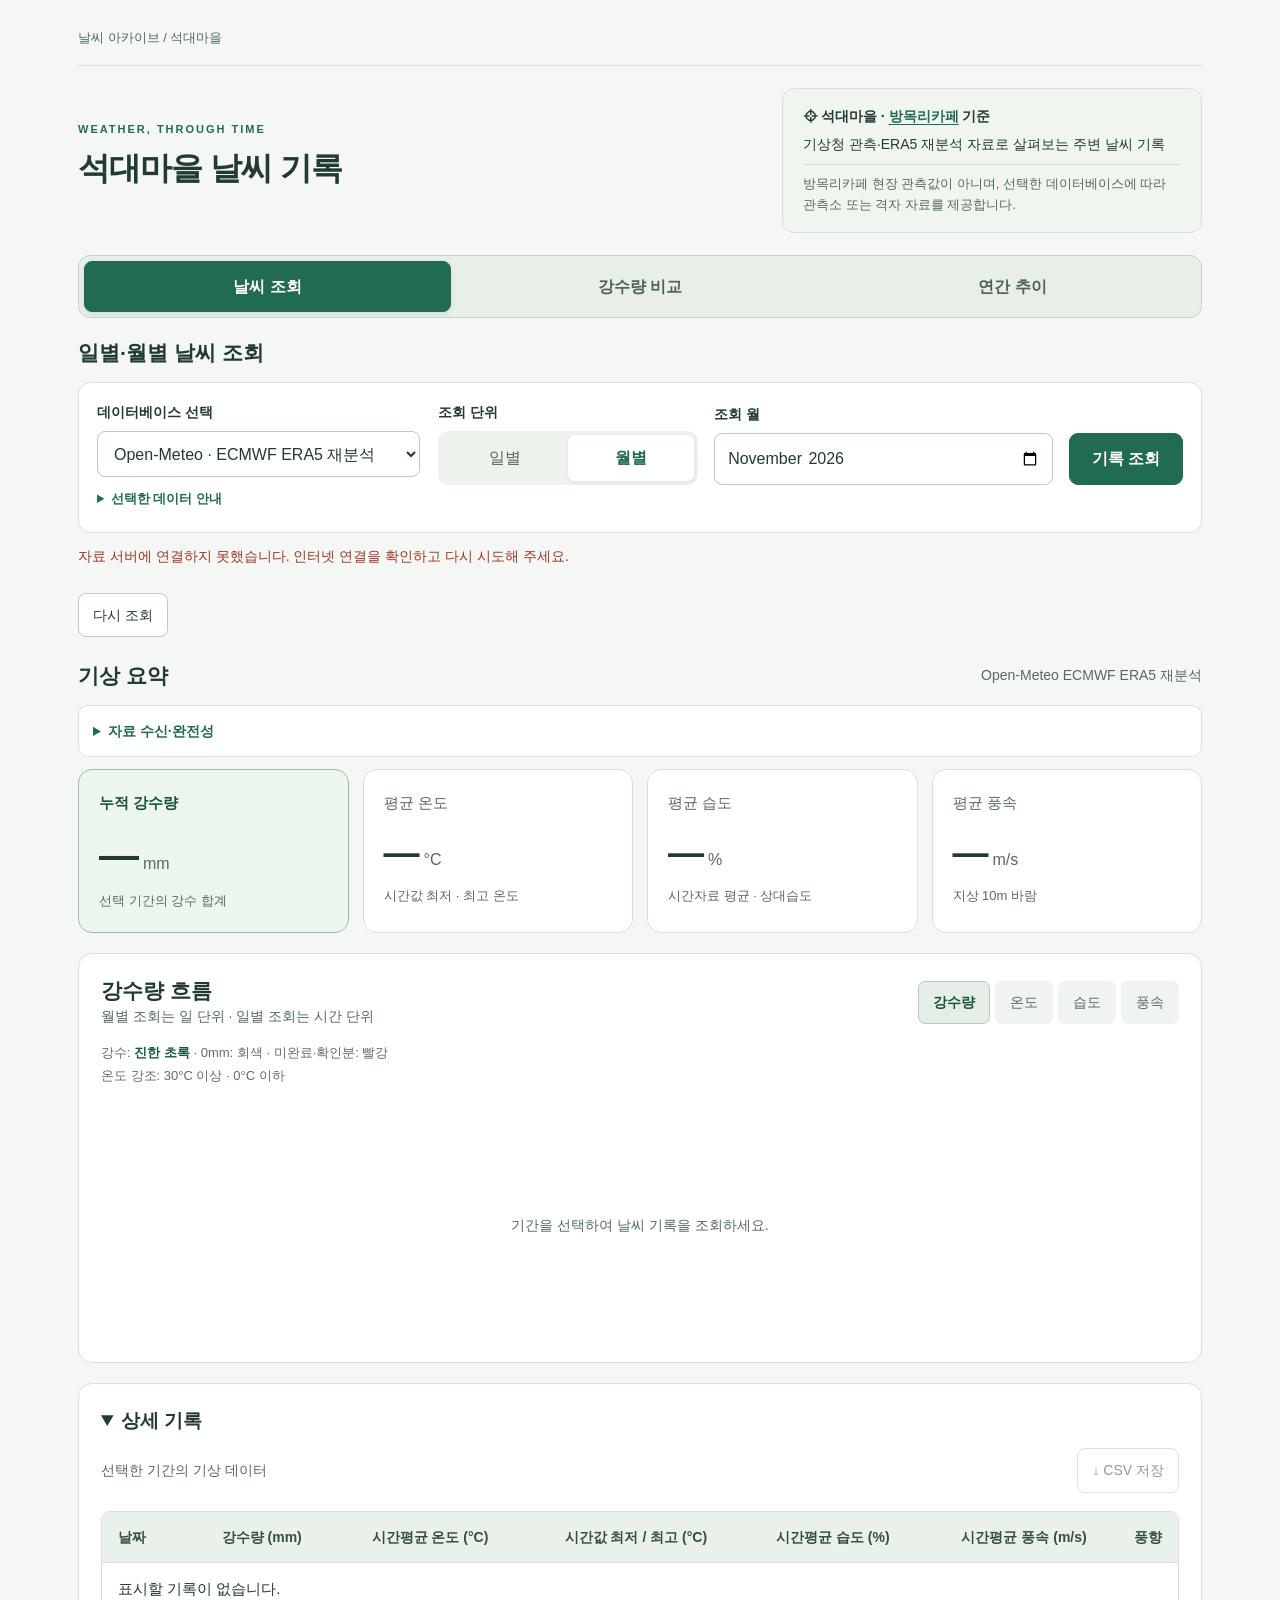
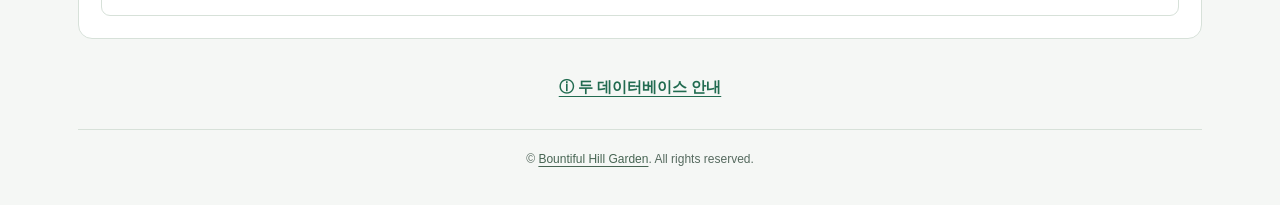
==== index.html @ 4c51bc42 "Clarify cafe reference location and weather data sources" ====
<!doctype html><html lang="ko"><head><meta charset="utf-8"><meta name="viewport" content="width=device-width,initial-scale=1"><title>석대마을 날씨 기록</title><meta name="description" content="산청군 단성면 방목리의 과거 날씨를 일별·월별로 조회하세요."><link rel="stylesheet" href="./design.css?v=20261019-place-guide"><link rel="icon" href="./favicon.ico?v=20261015-stone" sizes="any"><link rel="icon" type="image/svg+xml" href="./favicon.svg?v=20261015-stone"><link rel="apple-touch-icon" sizes="180x180" href="./apple-touch-icon.png?v=20261015-stone"></head><body><div class="layout"><main class="shell"><header class="top"><span>날씨 아카이브 / 석대마을</span></header><section class="hero restored-hero"><div><div class="eyebrow">WEATHER, THROUGH TIME</div><h1>석대마을 날씨 기록</h1></div><div class="location"><strong>⌖ 석대마을 · <a class="place-link" href="https://map.kakao.com/link/map/%EB%B0%A9%EB%AA%A9%EB%A6%AC%EC%B9%B4%ED%8E%98,35.3249,127.9225" target="_blank" rel="noopener noreferrer" aria-label="방목리카페 지도 보기 (새 창)">방목리카페</a> 기준</strong><span id="latLabel">기상청 관측·ERA5 재분석 자료로 살펴보는 주변 날씨 기록</span><small class="location-note">방목리카페 현장 관측값이 아니며, 선택한 데이터베이스에 따라 관측소 또는 격자 자료를 제공합니다.</small></div></section><nav class="view-tabs prominent-tabs" role="tablist" aria-label="작업 선택"><button id="weatherTab" role="tab" aria-selected="true" aria-controls="weatherPane" tabindex="0" data-view="weather">날씨 조회</button><button id="compareTab" role="tab" aria-selected="false" aria-controls="comparison" tabindex="-1" data-view="compare">강수량 비교</button><button id="yearTab" role="tab" aria-selected="false" aria-controls="yearPane" tabindex="-1" data-view="year">연간 추이</button></nav><div class="section-head query-heading"><h2 id="queryTitle">일별·월별 날씨 조회</h2></div><div id="compactControls" class="compact-controls" hidden><p id="compactLabel"></p><button id="editQuery" class="outline" type="button">조건 변경</button></div><div id="queryControls" class="query-controls"><section class="panel database-panel"><label for="database">데이터베이스 선택</label><select id="database"><option value="era5">Open-Meteo · ECMWF ERA5 재분석</option><option value="kma">기상청 · 산청 ASOS 관측소 (289)</option></select><details class="database-explanation"><summary>선택한 데이터 안내</summary><p id="databaseNote" class="sub"></p></details></section><form class="panel filters" id="form"><div><label>조회 단위</label><div class="seg" role="group" aria-label="조회 단위"><button type="button" data-mode="daily" aria-pressed="false">일별</button><button type="button" data-mode="monthly" class="active" aria-pressed="true">월별</button></div></div><div><label for="period" id="periodLabel">조회 월</label><div class="date-with-weekday"><input id="period" type="month" required min="1940-01"><span id="weekday" class="weekday" aria-live="polite" hidden></span></div></div><button class="primary" id="search">기록 조회</button><p class="hint" id="apiHint">ERA5 재분석 · 7일 전까지 조회</p></form><form id="compareForm" class="compare-form"><div><label for="monthA">기준 월 A</label><input id="monthA" type="month" min="1940-01" value="2025-09" required></div><div><label for="monthB">비교 월 B</label><input id="monthB" type="month" min="1940-01" value="2026-09" required></div><button class="primary" id="compareBtn">강수량 비교</button><label class="same-days"><input id="sameDays" type="checkbox" checked> 동일 일수 비교</label></form><form id="yearForm" class="year-form"><div><label for="year">조회 연도</label><div class="year-selector"><button type="button" id="previousYear" class="outline" aria-label="이전 연도 선택">이전</button><select id="year" required><option value="2026">2026년</option></select><button type="button" id="nextYear" class="outline" aria-label="다음 연도 선택">다음</button></div></div><button class="primary" id="yearBtn">연간 조회</button></form></div><div class="status" id="status" role="status" aria-live="polite">조회할 기간을 선택해 주세요.</div><div id="compareStatus" class="status" role="status" aria-live="polite">예: 2025년 9월과 2026년 9월을 선택한 뒤 비교하세요.</div><div class="status" id="yearStatus" role="status" aria-live="polite"></div><div class="retry-row"><button type="button" id="retryWeather" class="outline" hidden>다시 조회</button><button type="button" id="retryCompare" class="outline" hidden>다시 비교</button><button type="button" id="retryYear" class="outline" hidden>다시 조회</button></div><div id="weatherPane" role="tabpanel" aria-labelledby="weatherTab"><div class="section-head"><div><h2 id="heading">기상 요약</h2><p id="coverage" class="sub" hidden></p></div><span class="sub" id="range">ERA5 과거 재분석</span></div><details class="quality-disclosure"><summary>자료 수신·완전성</summary><div id="qualityReport" class="quality-report">조회 후 표시됩니다.</div><button id="freshWeather" class="outline" type="button" disabled>원본 새로 조회</button></details><details id="coordinateDisclosure" class="coordinate-disclosure" hidden><summary>조회 위치·좌표</summary><div id="era5Coordinates" class="coordinate-panel" hidden><div><strong>주소 좌표 · <a class="place-link" href="https://map.kakao.com/link/map/%EB%B0%A9%EB%AA%A9%EB%A6%AC%EC%B9%B4%ED%8E%98,35.3249,127.9225" target="_blank" rel="noopener noreferrer" aria-label="방목리카페 지도 보기 (새 창)">방목리카페</a></strong><span>위도 35.3249° N · 경도 127.9225° E</span></div><div><strong id="dataCoordinateLabel">실제 데이터 격자 · ERA5</strong><span id="gridCoordinates"></span></div></div></details><div class="cards"><div class="panel card"><span class="symbol">☂</span><small>누적 강수량</small><div class="number" id="rain">—<span>mm</span></div><div class="detail" id="rainDetail">선택 기간의 강수 합계</div></div><div class="panel card"><span class="symbol">◡</span><small>평균 온도</small><div class="number" id="temp">—<span>°C</span></div><div class="detail" id="tempDetail">최저 · 최고 온도</div></div><div class="panel card"><span class="symbol">♧</span><small>평균 습도</small><div class="number" id="humidity">—<span>%</span></div><div class="detail" id="humidityDetail">시간자료 평균 · 상대습도</div></div><div class="panel card"><span class="symbol">≋</span><small>평균 풍속</small><div class="number" id="wind">—<span>m/s</span></div><div class="detail" id="windDetail">지상 10m 바람</div></div></div><section class="panel chart-panel"><div class="chart-top"><div><h2 id="chartTitle">강수량 흐름</h2><p class="sub" id="chartSubtitle">월별 조회는 일 단위 · 일별 조회는 시간 단위</p></div><div class="metric" role="group" aria-label="차트 항목"><button data-metric="rain" class="active" aria-pressed="true">강수량</button><button data-metric="temp" aria-pressed="false">온도</button><button data-metric="humidity" aria-pressed="false">습도</button><button data-metric="wind" aria-pressed="false">풍속</button></div></div><p class="data-legend">강수: <b>진한 초록</b> · 0mm: 회색 · 미완료·확인분: 빨강<br>온도 강조: 30°C 이상 · 0°C 이하</p><div class="chart" id="chart"><div class="empty">날씨 기록을 불러오는 중입니다.</div></div></section><details class="panel table-panel record-disclosure" id="detailPanel" open><summary>상세 기록</summary><div class="disclosure-content"><div class="section-head" style="margin:0"><div><p class="sub" id="tableSubtitle">선택한 기간의 기상 데이터</p></div><button id="download" class="outline" disabled>↓ CSV 저장</button></div><div class="table-wrap"><table><thead><tr><th id="timeHeader">날짜</th><th id="rainHeader">강수량 (mm)</th><th id="tempHeader">시간평균 온도 (°C)</th><th id="extremeHeader">시간값 최저 / 최고 (°C)</th><th id="humidityHeader">시간평균 습도 (%)</th><th id="windHeader">시간평균 풍속 (m/s)</th><th>풍향</th></tr></thead><tbody id="rows"><tr><td colspan="7">조회 후 상세 기록이 표시됩니다.</td></tr></tbody></table></div><div id="recordCards" class="record-cards" aria-label="상세 기록 카드"></div></div></details></div><section class="panel compare-box" id="comparison" role="tabpanel" aria-labelledby="compareTab" hidden><div class="section-head" style="margin:0"><div><h2>강수량 비교 결과</h2><p class="sub">서로 다른 두 월의 강수 기록을 같은 날짜 축에서 비교하세요.</p></div></div><div id="compareSummary" class="compare-results"></div><div id="compareLegend" class="compare-legend"></div><div id="compareChart" class="compare-chart"><div class="empty">두 월의 날짜별 강수량이 나란히 표시됩니다.</div></div><div class="section-head"><h2>날짜별 비교</h2><button id="compareDownload" class="outline" disabled>↓ 비교 CSV 저장</button></div><div class="table-wrap"><table><thead><tr><th>일</th><th id="colA">월 A (mm)</th><th id="colB">월 B (mm)</th><th>차이 B − A (mm)</th></tr></thead><tbody id="compareRows"><tr><td colspan="4">비교 후 기록이 표시됩니다.</td></tr></tbody></table></div><div id="comparisonCards" class="record-cards" aria-label="날짜별 강수량 비교 카드"></div><p class="sub" style="margin-top:14px">강수일: 일 강수량 &gt; 0mm · 차이: 비교 월 B − 기준 월 A · 미완료는 확인분 표시 · 해당 날짜 없음은 ‘—’ 표시<br>자료가 일부만 제공된 월은 조회 범위를 표시합니다. 두 월의 조회 일수가 다르면 총량 비교에 유의하세요.</p></section><section class="panel year-box" id="yearPane" role="tabpanel" aria-labelledby="yearTab" hidden><div class="section-head"><div><h2>연간 월별 추이</h2><p class="sub">현재 월은 제공된 날짜까지 표시하고, 미완료 강수는 붉은색 확인분으로, 미조회 월은 ‘—’로 표시합니다.</p></div><button class="outline" id="yearDownload" disabled>↓ 연간 CSV 저장</button></div><div class="metric" role="group" aria-label="연간 차트 항목"><button type="button" data-year-metric="rain" class="active" aria-pressed="true">강수량</button><button type="button" data-year-metric="temp" aria-pressed="false">평균 온도</button></div><div id="yearChart" class="chart"><div class="empty">연도를 선택하고 조회하세요.</div></div><div id="yearQuality" class="sub"></div><div class="table-wrap"><table><thead><tr><th>월</th><th>강수량 (mm)</th><th>시간평균 온도 (°C)</th><th>수신 범위·상태</th></tr></thead><tbody id="yearRows"><tr><td colspan="4">조회 후 표시됩니다.</td></tr></tbody></table></div></section><div class="guide-link"><a href="./data-guide.html">ⓘ 두 데이터베이스 안내</a></div><div class="copyright">© <a href="mailto:voidid@naver.com">Bountiful Hill Garden</a>. All rights reserved.</div></main></div><script src="provider.js?v=20261019-place-guide"></script><script src="app.js?v=20261019-rain-partial"></script><script src="compare.js?v=20261019-rain-partial"></script><script src="year.js?v=20261019-rain-partial"></script><script src="interface.js?v=20261019-rain-partial"></script></body></html>
---- design.css ----
:root{--green:#216b50;--ink:#223b30;--muted:#566a5f;--line:#d7e1d9;--soft:#f0f5f0}*{box-sizing:border-box}body{margin:0;background:#f5f7f5;color:var(--ink);font-family:Arial,'Apple SD Gothic Neo','Malgun Gothic',sans-serif;font-size:16px;line-height:1.6}button,input,select{font:inherit}button{cursor:pointer}button:disabled{cursor:default;opacity:.5}a{color:var(--green);text-underline-offset:4px}button:focus-visible,a:focus-visible,input:focus-visible,select:focus-visible,summary:focus-visible{outline:3px solid #77b798;outline-offset:3px}.layout{display:block}.shell{max-width:1180px;padding:28px;margin:auto}.top{border-bottom:1px solid var(--line);padding-bottom:16px;font-size:13px;color:var(--muted)}.hero{display:flex;justify-content:space-between;gap:24px;align-items:center;padding:30px 0}.eyebrow{font-size:11px;letter-spacing:2px;font-weight:700;color:var(--green)}h1{font-size:32px;line-height:1.3;letter-spacing:-1px;margin:10px 0}h2{font-size:21px;line-height:1.4;margin:0}h3{font-size:19px;margin:0 0 14px;line-height:1.4}p{margin:0;color:var(--muted)}.hero p{font-size:15px}.location{padding:16px 20px;background:var(--soft);border:1px solid var(--line);border-radius:12px;font-size:14px;max-width:360px}.location strong{display:block;margin-bottom:5px}.panel{background:#fff;border:1px solid var(--line);border-radius:14px}.database-panel{padding:20px;margin-bottom:24px}label{display:block;font-size:14px;font-weight:700;margin-bottom:8px}select,input{color:var(--ink);background:#fff;border:1px solid #bbcbbf;border-radius:8px;padding:11px 12px;min-height:46px;max-width:100%}.database-panel select{width:100%}.database-explanation{margin-top:12px;font-size:14px;color:var(--muted)}summary{cursor:pointer;color:var(--green);font-weight:600;padding:4px 0}.database-explanation p{margin-top:8px;line-height:1.8}.section-head{display:flex;align-items:center;justify-content:space-between;gap:12px;margin:24px 0 14px;flex-wrap:wrap}.section-head>div{min-width:0}.sub{font-size:14px;color:var(--muted);line-height:1.7}.filters{display:grid;grid-template-columns:1fr 1.4fr auto;gap:20px;padding:20px;align-items:end}.filters>div{min-width:0}.filters .hint{display:none}.filters input{width:100%}.seg{display:flex;padding:4px;background:#edf2ed;border-radius:10px}.seg button{flex:1;border:0;border-radius:7px;background:transparent;padding:10px 14px;color:var(--muted);min-height:44px}.seg button.active{background:white;color:var(--green);font-weight:700;box-shadow:0 1px 4px #173c3014}.primary{border:1px solid var(--green);background:var(--green);color:white;padding:12px 22px;min-height:48px;border-radius:9px;font-weight:700}.primary:hover:not(:disabled){background:#19543e}.outline{background:white;border:1px solid #bbcbbf;color:var(--ink);border-radius:8px;padding:10px 14px;min-height:44px;text-decoration:none;display:inline-block;font-size:14px}.status{font-size:14px;color:var(--muted);line-height:1.7;margin:12px 0 24px;min-height:24px}.status.error{color:#a03625}.date-with-weekday{display:flex;align-items:center;gap:8px;min-width:0}.date-with-weekday input{flex:1;min-width:0}.weekday{padding:11px 10px;background:var(--soft);border-radius:8px;font-size:14px;white-space:nowrap;color:var(--green);font-weight:700}[hidden]{display:none!important}.coordinate-panel{display:grid;grid-template-columns:1fr 1fr;gap:20px;padding:18px 20px;margin-bottom:16px;background:#eaf2ec;border:1px solid var(--line);border-radius:12px}.coordinate-panel strong{display:block;font-size:14px;margin-bottom:5px}.coordinate-panel span{font-size:15px;line-height:1.8}.cards{display:grid;grid-template-columns:repeat(4,minmax(0,1fr));gap:14px}.card{padding:20px}.card .symbol{display:none}.card small{font-size:15px;color:var(--muted)}.number{font-size:36px;line-height:1.25;font-weight:700;letter-spacing:-1px;margin:14px 0 10px;font-variant-numeric:tabular-nums}.number span{font-size:16px;font-weight:400;margin-left:5px;color:var(--muted);letter-spacing:0}.detail{font-size:13px;color:var(--muted);line-height:1.7;overflow-wrap:anywhere}.chart-panel,.table-panel,.compare-box{padding:22px;margin-top:20px}.chart-top{display:flex;justify-content:space-between;align-items:center;gap:16px;flex-wrap:wrap}.metric{display:flex;gap:5px;flex-wrap:wrap}.metric button{padding:9px 14px;min-height:42px;background:#f0f4f0;border:1px solid transparent;border-radius:7px;color:var(--muted);font-size:14px}.metric button.active{background:#e4eee6;border-color:#b7cdbb;color:#19543e;font-weight:700}.chart{height:230px;margin-top:22px}.chart svg,.compare-chart svg{width:100%;height:100%;display:block;overflow:visible}.empty{display:grid;place-items:center;height:100%;text-align:center;color:var(--muted);font-size:14px}.table-wrap{overflow:auto;max-width:100%;max-height:420px;margin-top:18px;border:1px solid var(--line);border-radius:9px;overscroll-behavior-x:contain}table{border-collapse:separate;border-spacing:0;width:100%;font-size:15px;white-space:nowrap;font-variant-numeric:tabular-nums}th,td{padding:14px 16px;text-align:right;border-bottom:1px solid var(--line)}th{background:#eaf1eb;color:#354f40;font-size:14px;font-weight:700;position:sticky;top:0;z-index:2}th:first-child,td:first-child{text-align:left}tbody tr:last-child td{border-bottom:0}tbody tr:nth-child(even) td{background:#f7f9f7}td.rain{color:#1b6247;font-weight:700}tbody tr:hover td{background:#eef4ef}.record-cards{display:none}.compare-box{margin-bottom:24px}.compare-form{display:grid;grid-template-columns:1fr 1fr auto;align-items:end;gap:18px;margin:20px 0}.compare-form>div{min-width:0}.compare-form input{width:100%}.compare-results{display:grid;grid-template-columns:repeat(3,minmax(0,1fr));gap:14px}.compare-card{padding:18px;background:var(--soft);border:1px solid var(--line);border-radius:10px;font-size:15px;line-height:1.8}.compare-card small{display:block;color:var(--muted);font-size:13px}.compare-card strong{display:block;font-size:30px;color:var(--ink);margin:8px 0;font-variant-numeric:tabular-nums}.compare-legend{display:flex;gap:18px;flex-wrap:wrap;margin-top:22px;font-size:14px}.compare-chart{height:230px;margin-top:14px}.guide-link{text-align:center;margin:26px 0 18px}.guide-link a{display:inline-block;padding:10px;font-size:15px;font-weight:600}.copyright{text-align:center;padding:20px 0 8px;margin-top:20px;border-top:1px solid var(--line);font-size:12px;color:var(--muted)}
/* A dedicated document layout keeps the comparison readable. */
.guide-shell{max-width:1000px}.guide-header{margin:28px 0}.guide-header h1{font-size:30px}.guide-header p{max-width:720px}.guide-section{padding:26px;background:#fff;border:1px solid var(--line);border-radius:14px;margin-bottom:18px}.guide-section p+p{margin-top:14px}.guide-section p{line-height:1.85;font-size:16px}.db-comparison{border:1px solid #aabdaf;border-radius:10px;overflow:hidden;margin:18px 0}.db-comparison table{table-layout:fixed;white-space:normal;font-size:15px}.db-comparison th,.db-comparison td{position:static;text-align:left;vertical-align:top;padding:16px;border-right:1px solid #bdcdbf;border-bottom:1px solid #bdcdbf;line-height:1.75;overflow-wrap:anywhere}.db-comparison thead th{background:#244c39;color:white;font-size:16px}.db-comparison th:first-child{width:20%}.db-comparison tr>*:last-child{border-right:0}.db-comparison tbody th{background:#eaf1eb;color:#244c39;font-weight:700;font-size:15px}.db-comparison tbody tr:last-child>*{border-bottom:0}.db-comparison tbody tr:nth-child(even) td{background:#f3f7f3}.guide-note{padding:14px 16px;background:var(--soft);border-radius:8px}.reference{font-size:14px;line-height:2}.reference a{display:inline-block;margin-right:12px}.sr-only{position:absolute;width:1px;height:1px;padding:0;margin:-1px;overflow:hidden;clip:rect(0,0,0,0);white-space:nowrap;border:0}
@media(max-width:900px){.location{display:none}.cards{grid-template-columns:repeat(2,minmax(0,1fr))}.filters{grid-template-columns:1fr 1fr}.filters .primary{grid-column:1/-1}.compare-form{grid-template-columns:1fr 1fr}.compare-form button{grid-column:1/-1}}
@media(max-width:700px){body{font-size:15px}.shell{padding:20px 16px}.top{font-size:12px}.hero{padding:24px 0}.hero h1{font-size:28px}.hero p{font-size:15px;line-height:1.75}.section-head{margin:22px 0 12px}h2{font-size:19px}.database-panel,.filters{padding:16px}.database-panel{margin-bottom:20px}.filters{grid-template-columns:1fr;gap:16px}.filters .primary{grid-column:auto}.database-panel select{font-size:16px}.status{font-size:14px;margin-bottom:20px}.coordinate-panel{grid-template-columns:1fr;gap:14px;padding:16px}.coordinate-panel strong{font-size:14px}.coordinate-panel span{font-size:15px}.cards{gap:10px}.card{padding:16px}.card small{font-size:14px}.number{font-size:32px;margin:12px 0 8px}.number span{font-size:14px}.detail{font-size:13px}.chart-panel,.table-panel,.compare-box{padding:16px;margin-top:18px}.metric{display:grid;grid-template-columns:repeat(4,minmax(0,1fr));width:100%;gap:6px}.metric button{padding:9px 4px;font-size:14px;min-height:44px}.chart,.compare-chart{height:210px}.chart-top{align-items:flex-start}.sub{font-size:14px}.table-wrap{max-height:380px}.table-wrap table{min-width:780px}.compare-box .table-wrap table{min-width:450px}th,td{padding:13px 14px}.table-wrap th:first-child,.table-wrap td:first-child{position:sticky;left:0;background:#fff;z-index:1}.table-wrap th:first-child{background:#eaf1eb;z-index:3}.compare-form{grid-template-columns:1fr;gap:14px}.compare-form button{grid-column:auto}.compare-results{grid-template-columns:1fr;gap:10px}.compare-card{padding:16px}.compare-card strong{font-size:29px}.copyright{font-size:12px}.guide-header h1{font-size:27px}.guide-header{margin:24px 0}.guide-section{padding:18px 16px}.guide-section h3{font-size:19px}.guide-section p{font-size:15px;line-height:1.85}.db-comparison{margin:16px -4px}.db-comparison th:first-child{width:19%}.db-comparison th,.db-comparison td{padding:12px 8px;font-size:14px;line-height:1.75}.db-comparison thead th{font-size:14px}.db-comparison tbody th{font-size:14px}.reference a{margin-bottom:6px}.guide-note{padding:12px}.outline{font-size:14px}}
@media(max-width:360px){.shell{padding:16px 12px}.card{padding:13px}.number{font-size:28px}.number span{font-size:13px}.weekday{padding:11px 7px}.db-comparison th,.db-comparison td{padding:10px 6px;font-size:13px}}

.guide-section h2{font-size:20px;margin-bottom:16px}@media(max-width:700px){.guide-section h2{font-size:19px}}
.db-comparison tbody th{word-break:keep-all;overflow-wrap:normal}@media(max-width:700px){.db-comparison th:first-child{width:22%}}
/* Separate tasks and keep query controls within one desktop row. */
.view-tabs{display:flex;gap:6px;border-bottom:1px solid var(--line);margin-bottom:20px}.view-tabs button{border:0;background:transparent;color:var(--muted);font-weight:700;font-size:16px;padding:12px 24px;min-height:48px;border-bottom:3px solid transparent}.view-tabs button[aria-selected="true"]{color:var(--green);border-bottom-color:var(--green)}.query-controls{display:grid;grid-template-columns:minmax(250px,1.3fr) minmax(0,3fr);gap:18px;align-items:start;background:white;border:1px solid var(--line);border-radius:12px;padding:18px}.query-controls .database-panel{border:0;padding:0;margin:0;background:transparent}.query-controls .filters,.query-controls .compare-form{border:0;background:transparent;padding:0;margin:0;gap:16px;grid-template-columns:minmax(130px,1fr) minmax(170px,1.3fr) auto}.query-controls .compare-form{grid-template-columns:1fr 1fr auto}.database-explanation{font-size:13px;margin-top:8px}.coordinate-disclosure{margin:0 0 16px;border:1px solid var(--line);background:#edf3ee;border-radius:10px;padding:10px 16px}.coordinate-disclosure>summary{font-size:14px}.coordinate-disclosure .coordinate-panel{border:0;padding:8px 0 0;background:none;margin:0}.record-disclosure>summary{font-size:19px;color:var(--ink);padding:0;font-weight:700}.disclosure-content{margin-top:12px}.hero{padding:22px 0}.query-heading{margin-top:16px}.compact-controls{display:flex;justify-content:space-between;align-items:center;gap:12px;border:1px solid var(--line);border-radius:10px;background:white;padding:12px 14px}.compact-controls p{font-size:14px;line-height:1.7}.compact-controls button{flex-shrink:0}.rain-summary{width:100%;min-width:0!important;table-layout:fixed;white-space:normal}.rain-summary th,.rain-summary td{text-align:center;padding:12px 10px;font-size:15px;position:static!important}.rain-summary th:first-child,.rain-summary td:first-child{text-align:left}.rain-summary td strong{font-size:22px;font-weight:700}.rain-summary .stat-label{color:var(--muted)}.compare-results{display:block}.compare-summary-wrap{overflow:auto;border:1px solid var(--line);border-radius:10px}.compare-change{margin-top:12px;font-size:15px;background:var(--soft);border-radius:8px;padding:10px 14px}.compare-meta{margin-top:10px;font-size:13px;color:var(--muted);line-height:1.7}.comparison>.section-head{margin:0}.compare-box{margin-top:0}.table-panel{max-height:none}#comparison .compare-chart{height:220px}
@media(min-width:701px) and (max-width:1000px){.query-controls{grid-template-columns:1fr}.query-controls .filters,.query-controls .compare-form{grid-template-columns:1fr 1fr auto}.query-controls .filters .primary,.query-controls .compare-form button{grid-column:auto}}
@media(max-width:700px){.hero{padding:16px 0}.hero .eyebrow{display:none}.hero h1{margin:4px 0 8px}.hero p{font-size:14px}.view-tabs{position:sticky;top:0;background:#f5f7f5;z-index:5;margin-bottom:16px}.view-tabs button{flex:1;padding:11px 12px}.query-controls{grid-template-columns:1fr;padding:16px;gap:14px}.query-controls .filters{grid-template-columns:1fr 1fr;gap:12px}.query-controls .filters .primary{grid-column:1/-1}.query-controls .compare-form{grid-template-columns:1fr 1fr;gap:12px}.query-controls .compare-form button{grid-column:1/-1}.query-controls .seg button{padding:10px 8px;font-size:15px}.query-controls .weekday{font-size:12px;padding:10px 5px}.query-controls .date-with-weekday{flex-wrap:wrap}.query-controls .weekday{padding:0;background:none}.record-disclosure>summary{font-size:18px;min-height:28px}.coordinate-disclosure{padding:9px 14px}.cards .detail{font-size:13px}.card{padding:14px}.number{font-size:30px}.rain-summary th,.rain-summary td{font-size:13px;padding:10px 6px}.rain-summary td strong{font-size:20px}.rain-summary th:first-child{width:24%}.compare-change{font-size:14px;padding:10px 12px}.compare-meta{font-size:13px}.compare-box .section-head .sub{font-size:13px}.compare-box .table-wrap{max-height:320px}.compact-controls{align-items:flex-start}#comparison .compare-chart{height:195px}}
/* Data quality, observed precipitation intervals and yearly exploration. */
.same-days{grid-column:1/-1;display:flex;align-items:center;gap:8px;margin:0;font-size:14px;color:var(--green)}.same-days input{width:18px!important;height:18px;min-height:0;margin:0;accent-color:var(--green)}.year-form{display:grid;grid-template-columns:minmax(120px,1fr) auto;gap:16px;align-items:end}.year-form input{width:100%;max-width:260px}.quality-disclosure{margin-bottom:12px;border:1px solid var(--line);border-radius:10px;background:white;padding:10px 14px}.quality-disclosure summary{font-size:14px}.quality-report{margin:8px 0 12px}.quality-report p{font-size:14px;line-height:1.8;margin-top:5px}.rain-window{display:block;font-size:12px;color:var(--muted);font-weight:400;line-height:1.6;margin-top:3px}.retry-row{margin:0 0 16px}.retry-row:has(>button:not([hidden])){display:block}.retry-row:has(>button[hidden]):not(:has(>button:not([hidden]))){display:none}.year-box{padding:22px}.year-box .section-head{margin:0 0 16px}.year-box .table-wrap{max-height:440px}.year-box td:last-child{white-space:normal;min-width:240px}.year-box .metric{margin-bottom:14px}.year-box #yearQuality{margin-top:10px}.year-box table{min-width:680px}.year-box .chart{height:230px}#coverage{font-size:13px;line-height:1.8;max-width:760px}.compare-meta{line-height:1.8}.view-tabs button{padding-left:20px;padding-right:20px}
@media(max-width:700px){.view-tabs button{font-size:14px;padding:11px 6px}.year-form{grid-template-columns:1fr auto}.year-form input{max-width:none}.year-box{padding:16px}.year-box .section-head{align-items:flex-start}.quality-report p{font-size:13px}.quality-disclosure{padding:9px 14px}.quality-disclosure summary{font-size:14px}.rain-window{font-size:12px}.table-wrap table{min-width:740px}.year-box .table-wrap table{min-width:630px}.year-box .chart{height:210px}.same-days{font-size:13px}#coverage{font-size:13px}.compare-summary-wrap .rain-summary{min-width:0!important}}
/* Precipitation is primary; zero and unobserved values stay readable. */
.prominent-tabs{border:1px solid #c4d3c8;background:#e8efe9;padding:5px;border-radius:12px;gap:6px}.prominent-tabs button{flex:1;border:1px solid transparent;border-bottom:1px solid transparent;border-radius:8px;color:#4e6255;padding:12px 16px;background:transparent;font-weight:700}.prominent-tabs button[aria-selected="true"]{background:#216b50;color:#fff;border-color:#216b50;box-shadow:0 2px 5px #173c301a}.cards>.card:first-child{background:#edf6ee;border-color:#9cbea5}.cards>.card:first-child>small{color:#195239;font-weight:700}.cards>.card:first-child .number{font-size:40px}.rain-wet{color:#095b35!important;font-weight:800!important}.rain-zero,.unobserved{color:#767676!important;font-weight:400!important}.quality-warning{color:#8f590c!important;font-weight:700!important}.rain-day td:first-child{color:#175b3e;font-weight:700;border-left:3px solid #216b50}.temp-hot{color:#a33b28;font-weight:700}.temp-cold{color:#235f92;font-weight:700}.data-legend{margin-top:12px;font-size:13px;line-height:1.8;color:#5d6f62}.data-legend b{color:#175b3e}.rain-zero .rain-window,.unobserved .rain-window{color:#767676}.rain-summary td.rain-zero strong{font-weight:400}.quality-report p{color:#4f6356}.same-days{background:#eef5ef;padding:7px 9px;border-radius:6px}
@media(max-width:700px){.prominent-tabs{background:#e8efe9;margin-bottom:16px;padding:4px}.prominent-tabs button{font-size:14px;padding:11px 5px}.cards>.card:first-child .number{font-size:35px}.data-legend{font-size:12px}.rain-day td:first-child{border-left-width:2px}}

/* Keep wet and dry precipitation distinct on narrow screens too. */
td.rain-wet{background:#e8f4eb!important}td.rain-zero{background:#fafafa!important}.rain-zero span,.rain-zero strong{color:inherit!important;font-weight:400!important}

.copyright a{display:inline-block;color:#476553;text-decoration:underline;text-underline-offset:3px;margin-left:8px;overflow-wrap:anywhere}@media(max-width:700px){.copyright a{display:block;margin-left:0;margin-top:6px}}

.year-selector{display:grid;grid-template-columns:auto minmax(110px,1fr) auto;gap:8px;align-items:center}.year-selector select{width:100%;min-width:0;min-height:46px}.year-selector button{min-height:46px;padding:10px 14px;white-space:nowrap}.year-selector button:disabled{opacity:.45;cursor:default}@media(max-width:700px){.year-form{grid-template-columns:1fr}.year-form>.primary{width:100%}.year-selector{grid-template-columns:64px minmax(0,1fr) 64px}.year-selector button{padding:10px 6px}}

.copyright a{display:inline;margin:0}@media(max-width:700px){.copyright a{display:inline;margin:0}}

/* A year only needs a compact selector, rather than the full form width. */
.year-form{grid-template-columns:230px max-content;justify-content:start;gap:12px}.year-selector{width:230px;max-width:100%;grid-template-columns:48px minmax(0,1fr) 48px;gap:6px}.year-selector select{min-height:44px;height:44px;padding:8px 10px;font-size:16px}.year-selector button{min-height:44px;height:44px;padding:8px 4px;font-size:14px}.year-form>#yearBtn{justify-self:start}@media(max-width:700px){.year-form{grid-template-columns:1fr}.year-form>#yearBtn{justify-self:stretch}.year-selector{width:230px;grid-template-columns:48px minmax(0,1fr) 48px}}

.place-link{color:#216b50;text-decoration:underline;text-underline-offset:3px}

.rain-incomplete{color:#b02c2c!important;font-weight:700!important}.rain-incomplete .rain-window{color:#b02c2c!important}.incomplete-day td:first-child{color:#b02c2c;font-weight:700;border-left:3px solid #b02c2c}td.rain-incomplete{background:#fff0ee!important}

.cards>.card:first-child:has(.number.rain-incomplete){background:#fff4f2;border-color:#dfa6a6}

.location{flex:0 1 420px;max-width:420px;line-height:1.65}.location-note{display:block;margin-top:8px;padding-top:8px;border-top:1px solid var(--line);font-size:13px;color:var(--muted)}
@media(max-width:900px){.hero{flex-wrap:wrap}.location{display:block;flex-basis:100%;max-width:none;padding:12px 14px}}
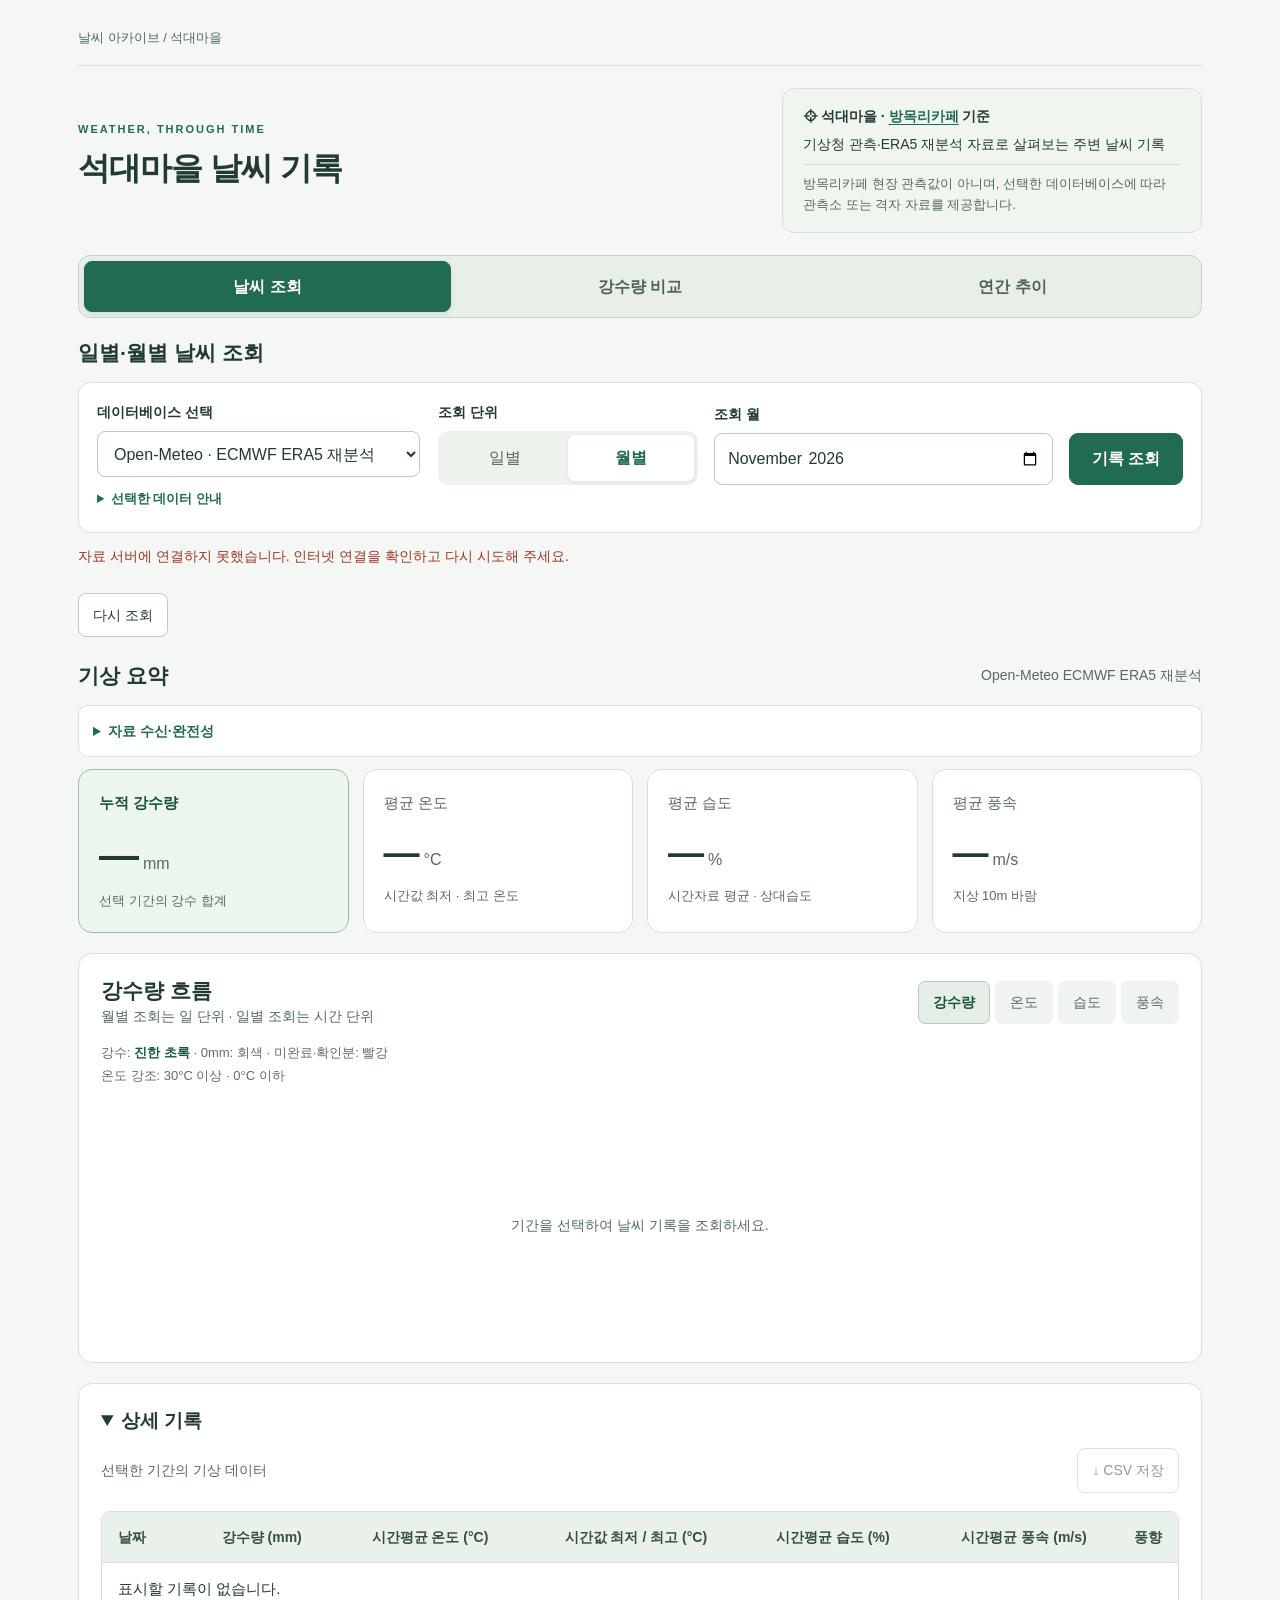
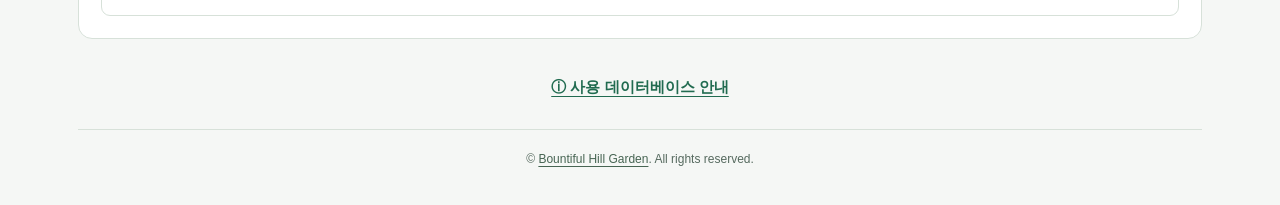
==== commit ddfd0bfb: "Rename database guide link" ====
--- a/index.html
+++ b/index.html
@@ -1 +1 @@
-<!doctype html><html lang="ko"><head><meta charset="utf-8"><meta name="viewport" content="width=device-width,initial-scale=1"><title>석대마을 날씨 기록</title><meta name="description" content="산청군 단성면 방목리의 과거 날씨를 일별·월별로 조회하세요."><link rel="stylesheet" href="./design.css?v=20261019-place-guide"><link rel="icon" href="./favicon.ico?v=20261015-stone" sizes="any"><link rel="icon" type="image/svg+xml" href="./favicon.svg?v=20261015-stone"><link rel="apple-touch-icon" sizes="180x180" href="./apple-touch-icon.png?v=20261015-stone"></head><body><div class="layout"><main class="shell"><header class="top"><span>날씨 아카이브 / 석대마을</span></header><section class="hero restored-hero"><div><div class="eyebrow">WEATHER, THROUGH TIME</div><h1>석대마을 날씨 기록</h1></div><div class="location"><strong>⌖ 석대마을 · <a class="place-link" href="https://map.kakao.com/link/map/%EB%B0%A9%EB%AA%A9%EB%A6%AC%EC%B9%B4%ED%8E%98,35.3249,127.9225" target="_blank" rel="noopener noreferrer" aria-label="방목리카페 지도 보기 (새 창)">방목리카페</a> 기준</strong><span id="latLabel">기상청 관측·ERA5 재분석 자료로 살펴보는 주변 날씨 기록</span><small class="location-note">방목리카페 현장 관측값이 아니며, 선택한 데이터베이스에 따라 관측소 또는 격자 자료를 제공합니다.</small></div></section><nav class="view-tabs prominent-tabs" role="tablist" aria-label="작업 선택"><button id="weatherTab" role="tab" aria-selected="true" aria-controls="weatherPane" tabindex="0" data-view="weather">날씨 조회</button><button id="compareTab" role="tab" aria-selected="false" aria-controls="comparison" tabindex="-1" data-view="compare">강수량 비교</button><button id="yearTab" role="tab" aria-selected="false" aria-controls="yearPane" tabindex="-1" data-view="year">연간 추이</button></nav><div class="section-head query-heading"><h2 id="queryTitle">일별·월별 날씨 조회</h2></div><div id="compactControls" class="compact-controls" hidden><p id="compactLabel"></p><button id="editQuery" class="outline" type="button">조건 변경</button></div><div id="queryControls" class="query-controls"><section class="panel database-panel"><label for="database">데이터베이스 선택</label><select id="database"><option value="era5">Open-Meteo · ECMWF ERA5 재분석</option><option value="kma">기상청 · 산청 ASOS 관측소 (289)</option></select><details class="database-explanation"><summary>선택한 데이터 안내</summary><p id="databaseNote" class="sub"></p></details></section><form class="panel filters" id="form"><div><label>조회 단위</label><div class="seg" role="group" aria-label="조회 단위"><button type="button" data-mode="daily" aria-pressed="false">일별</button><button type="button" data-mode="monthly" class="active" aria-pressed="true">월별</button></div></div><div><label for="period" id="periodLabel">조회 월</label><div class="date-with-weekday"><input id="period" type="month" required min="1940-01"><span id="weekday" class="weekday" aria-live="polite" hidden></span></div></div><button class="primary" id="search">기록 조회</button><p class="hint" id="apiHint">ERA5 재분석 · 7일 전까지 조회</p></form><form id="compareForm" class="compare-form"><div><label for="monthA">기준 월 A</label><input id="monthA" type="month" min="1940-01" value="2025-09" required></div><div><label for="monthB">비교 월 B</label><input id="monthB" type="month" min="1940-01" value="2026-09" required></div><button class="primary" id="compareBtn">강수량 비교</button><label class="same-days"><input id="sameDays" type="checkbox" checked> 동일 일수 비교</label></form><form id="yearForm" class="year-form"><div><label for="year">조회 연도</label><div class="year-selector"><button type="button" id="previousYear" class="outline" aria-label="이전 연도 선택">이전</button><select id="year" required><option value="2026">2026년</option></select><button type="button" id="nextYear" class="outline" aria-label="다음 연도 선택">다음</button></div></div><button class="primary" id="yearBtn">연간 조회</button></form></div><div class="status" id="status" role="status" aria-live="polite">조회할 기간을 선택해 주세요.</div><div id="compareStatus" class="status" role="status" aria-live="polite">예: 2025년 9월과 2026년 9월을 선택한 뒤 비교하세요.</div><div class="status" id="yearStatus" role="status" aria-live="polite"></div><div class="retry-row"><button type="button" id="retryWeather" class="outline" hidden>다시 조회</button><button type="button" id="retryCompare" class="outline" hidden>다시 비교</button><button type="button" id="retryYear" class="outline" hidden>다시 조회</button></div><div id="weatherPane" role="tabpanel" aria-labelledby="weatherTab"><div class="section-head"><div><h2 id="heading">기상 요약</h2><p id="coverage" class="sub" hidden></p></div><span class="sub" id="range">ERA5 과거 재분석</span></div><details class="quality-disclosure"><summary>자료 수신·완전성</summary><div id="qualityReport" class="quality-report">조회 후 표시됩니다.</div><button id="freshWeather" class="outline" type="button" disabled>원본 새로 조회</button></details><details id="coordinateDisclosure" class="coordinate-disclosure" hidden><summary>조회 위치·좌표</summary><div id="era5Coordinates" class="coordinate-panel" hidden><div><strong>주소 좌표 · <a class="place-link" href="https://map.kakao.com/link/map/%EB%B0%A9%EB%AA%A9%EB%A6%AC%EC%B9%B4%ED%8E%98,35.3249,127.9225" target="_blank" rel="noopener noreferrer" aria-label="방목리카페 지도 보기 (새 창)">방목리카페</a></strong><span>위도 35.3249° N · 경도 127.9225° E</span></div><div><strong id="dataCoordinateLabel">실제 데이터 격자 · ERA5</strong><span id="gridCoordinates"></span></div></div></details><div class="cards"><div class="panel card"><span class="symbol">☂</span><small>누적 강수량</small><div class="number" id="rain">—<span>mm</span></div><div class="detail" id="rainDetail">선택 기간의 강수 합계</div></div><div class="panel card"><span class="symbol">◡</span><small>평균 온도</small><div class="number" id="temp">—<span>°C</span></div><div class="detail" id="tempDetail">최저 · 최고 온도</div></div><div class="panel card"><span class="symbol">♧</span><small>평균 습도</small><div class="number" id="humidity">—<span>%</span></div><div class="detail" id="humidityDetail">시간자료 평균 · 상대습도</div></div><div class="panel card"><span class="symbol">≋</span><small>평균 풍속</small><div class="number" id="wind">—<span>m/s</span></div><div class="detail" id="windDetail">지상 10m 바람</div></div></div><section class="panel chart-panel"><div class="chart-top"><div><h2 id="chartTitle">강수량 흐름</h2><p class="sub" id="chartSubtitle">월별 조회는 일 단위 · 일별 조회는 시간 단위</p></div><div class="metric" role="group" aria-label="차트 항목"><button data-metric="rain" class="active" aria-pressed="true">강수량</button><button data-metric="temp" aria-pressed="false">온도</button><button data-metric="humidity" aria-pressed="false">습도</button><button data-metric="wind" aria-pressed="false">풍속</button></div></div><p class="data-legend">강수: <b>진한 초록</b> · 0mm: 회색 · 미완료·확인분: 빨강<br>온도 강조: 30°C 이상 · 0°C 이하</p><div class="chart" id="chart"><div class="empty">날씨 기록을 불러오는 중입니다.</div></div></section><details class="panel table-panel record-disclosure" id="detailPanel" open><summary>상세 기록</summary><div class="disclosure-content"><div class="section-head" style="margin:0"><div><p class="sub" id="tableSubtitle">선택한 기간의 기상 데이터</p></div><button id="download" class="outline" disabled>↓ CSV 저장</button></div><div class="table-wrap"><table><thead><tr><th id="timeHeader">날짜</th><th id="rainHeader">강수량 (mm)</th><th id="tempHeader">시간평균 온도 (°C)</th><th id="extremeHeader">시간값 최저 / 최고 (°C)</th><th id="humidityHeader">시간평균 습도 (%)</th><th id="windHeader">시간평균 풍속 (m/s)</th><th>풍향</th></tr></thead><tbody id="rows"><tr><td colspan="7">조회 후 상세 기록이 표시됩니다.</td></tr></tbody></table></div><div id="recordCards" class="record-cards" aria-label="상세 기록 카드"></div></div></details></div><section class="panel compare-box" id="comparison" role="tabpanel" aria-labelledby="compareTab" hidden><div class="section-head" style="margin:0"><div><h2>강수량 비교 결과</h2><p class="sub">서로 다른 두 월의 강수 기록을 같은 날짜 축에서 비교하세요.</p></div></div><div id="compareSummary" class="compare-results"></div><div id="compareLegend" class="compare-legend"></div><div id="compareChart" class="compare-chart"><div class="empty">두 월의 날짜별 강수량이 나란히 표시됩니다.</div></div><div class="section-head"><h2>날짜별 비교</h2><button id="compareDownload" class="outline" disabled>↓ 비교 CSV 저장</button></div><div class="table-wrap"><table><thead><tr><th>일</th><th id="colA">월 A (mm)</th><th id="colB">월 B (mm)</th><th>차이 B − A (mm)</th></tr></thead><tbody id="compareRows"><tr><td colspan="4">비교 후 기록이 표시됩니다.</td></tr></tbody></table></div><div id="comparisonCards" class="record-cards" aria-label="날짜별 강수량 비교 카드"></div><p class="sub" style="margin-top:14px">강수일: 일 강수량 &gt; 0mm · 차이: 비교 월 B − 기준 월 A · 미완료는 확인분 표시 · 해당 날짜 없음은 ‘—’ 표시<br>자료가 일부만 제공된 월은 조회 범위를 표시합니다. 두 월의 조회 일수가 다르면 총량 비교에 유의하세요.</p></section><section class="panel year-box" id="yearPane" role="tabpanel" aria-labelledby="yearTab" hidden><div class="section-head"><div><h2>연간 월별 추이</h2><p class="sub">현재 월은 제공된 날짜까지 표시하고, 미완료 강수는 붉은색 확인분으로, 미조회 월은 ‘—’로 표시합니다.</p></div><button class="outline" id="yearDownload" disabled>↓ 연간 CSV 저장</button></div><div class="metric" role="group" aria-label="연간 차트 항목"><button type="button" data-year-metric="rain" class="active" aria-pressed="true">강수량</button><button type="button" data-year-metric="temp" aria-pressed="false">평균 온도</button></div><div id="yearChart" class="chart"><div class="empty">연도를 선택하고 조회하세요.</div></div><div id="yearQuality" class="sub"></div><div class="table-wrap"><table><thead><tr><th>월</th><th>강수량 (mm)</th><th>시간평균 온도 (°C)</th><th>수신 범위·상태</th></tr></thead><tbody id="yearRows"><tr><td colspan="4">조회 후 표시됩니다.</td></tr></tbody></table></div></section><div class="guide-link"><a href="./data-guide.html">ⓘ 두 데이터베이스 안내</a></div><div class="copyright">© <a href="mailto:voidid@naver.com">Bountiful Hill Garden</a>. All rights reserved.</div></main></div><script src="provider.js?v=20261019-place-guide"></script><script src="app.js?v=20261019-rain-partial"></script><script src="compare.js?v=20261019-rain-partial"></script><script src="year.js?v=20261019-rain-partial"></script><script src="interface.js?v=20261019-rain-partial"></script></body></html>
+<!doctype html><html lang="ko"><head><meta charset="utf-8"><meta name="viewport" content="width=device-width,initial-scale=1"><title>석대마을 날씨 기록</title><meta name="description" content="산청군 단성면 방목리의 과거 날씨를 일별·월별로 조회하세요."><link rel="stylesheet" href="./design.css?v=20261019-place-guide"><link rel="icon" href="./favicon.ico?v=20261015-stone" sizes="any"><link rel="icon" type="image/svg+xml" href="./favicon.svg?v=20261015-stone"><link rel="apple-touch-icon" sizes="180x180" href="./apple-touch-icon.png?v=20261015-stone"></head><body><div class="layout"><main class="shell"><header class="top"><span>날씨 아카이브 / 석대마을</span></header><section class="hero restored-hero"><div><div class="eyebrow">WEATHER, THROUGH TIME</div><h1>석대마을 날씨 기록</h1></div><div class="location"><strong>⌖ 석대마을 · <a class="place-link" href="https://map.kakao.com/link/map/%EB%B0%A9%EB%AA%A9%EB%A6%AC%EC%B9%B4%ED%8E%98,35.3249,127.9225" target="_blank" rel="noopener noreferrer" aria-label="방목리카페 지도 보기 (새 창)">방목리카페</a> 기준</strong><span id="latLabel">기상청 관측·ERA5 재분석 자료로 살펴보는 주변 날씨 기록</span><small class="location-note">방목리카페 현장 관측값이 아니며, 선택한 데이터베이스에 따라 관측소 또는 격자 자료를 제공합니다.</small></div></section><nav class="view-tabs prominent-tabs" role="tablist" aria-label="작업 선택"><button id="weatherTab" role="tab" aria-selected="true" aria-controls="weatherPane" tabindex="0" data-view="weather">날씨 조회</button><button id="compareTab" role="tab" aria-selected="false" aria-controls="comparison" tabindex="-1" data-view="compare">강수량 비교</button><button id="yearTab" role="tab" aria-selected="false" aria-controls="yearPane" tabindex="-1" data-view="year">연간 추이</button></nav><div class="section-head query-heading"><h2 id="queryTitle">일별·월별 날씨 조회</h2></div><div id="compactControls" class="compact-controls" hidden><p id="compactLabel"></p><button id="editQuery" class="outline" type="button">조건 변경</button></div><div id="queryControls" class="query-controls"><section class="panel database-panel"><label for="database">데이터베이스 선택</label><select id="database"><option value="era5">Open-Meteo · ECMWF ERA5 재분석</option><option value="kma">기상청 · 산청 ASOS 관측소 (289)</option></select><details class="database-explanation"><summary>선택한 데이터 안내</summary><p id="databaseNote" class="sub"></p></details></section><form class="panel filters" id="form"><div><label>조회 단위</label><div class="seg" role="group" aria-label="조회 단위"><button type="button" data-mode="daily" aria-pressed="false">일별</button><button type="button" data-mode="monthly" class="active" aria-pressed="true">월별</button></div></div><div><label for="period" id="periodLabel">조회 월</label><div class="date-with-weekday"><input id="period" type="month" required min="1940-01"><span id="weekday" class="weekday" aria-live="polite" hidden></span></div></div><button class="primary" id="search">기록 조회</button><p class="hint" id="apiHint">ERA5 재분석 · 7일 전까지 조회</p></form><form id="compareForm" class="compare-form"><div><label for="monthA">기준 월 A</label><input id="monthA" type="month" min="1940-01" value="2025-09" required></div><div><label for="monthB">비교 월 B</label><input id="monthB" type="month" min="1940-01" value="2026-09" required></div><button class="primary" id="compareBtn">강수량 비교</button><label class="same-days"><input id="sameDays" type="checkbox" checked> 동일 일수 비교</label></form><form id="yearForm" class="year-form"><div><label for="year">조회 연도</label><div class="year-selector"><button type="button" id="previousYear" class="outline" aria-label="이전 연도 선택">이전</button><select id="year" required><option value="2026">2026년</option></select><button type="button" id="nextYear" class="outline" aria-label="다음 연도 선택">다음</button></div></div><button class="primary" id="yearBtn">연간 조회</button></form></div><div class="status" id="status" role="status" aria-live="polite">조회할 기간을 선택해 주세요.</div><div id="compareStatus" class="status" role="status" aria-live="polite">예: 2025년 9월과 2026년 9월을 선택한 뒤 비교하세요.</div><div class="status" id="yearStatus" role="status" aria-live="polite"></div><div class="retry-row"><button type="button" id="retryWeather" class="outline" hidden>다시 조회</button><button type="button" id="retryCompare" class="outline" hidden>다시 비교</button><button type="button" id="retryYear" class="outline" hidden>다시 조회</button></div><div id="weatherPane" role="tabpanel" aria-labelledby="weatherTab"><div class="section-head"><div><h2 id="heading">기상 요약</h2><p id="coverage" class="sub" hidden></p></div><span class="sub" id="range">ERA5 과거 재분석</span></div><details class="quality-disclosure"><summary>자료 수신·완전성</summary><div id="qualityReport" class="quality-report">조회 후 표시됩니다.</div><button id="freshWeather" class="outline" type="button" disabled>원본 새로 조회</button></details><details id="coordinateDisclosure" class="coordinate-disclosure" hidden><summary>조회 위치·좌표</summary><div id="era5Coordinates" class="coordinate-panel" hidden><div><strong>주소 좌표 · <a class="place-link" href="https://map.kakao.com/link/map/%EB%B0%A9%EB%AA%A9%EB%A6%AC%EC%B9%B4%ED%8E%98,35.3249,127.9225" target="_blank" rel="noopener noreferrer" aria-label="방목리카페 지도 보기 (새 창)">방목리카페</a></strong><span>위도 35.3249° N · 경도 127.9225° E</span></div><div><strong id="dataCoordinateLabel">실제 데이터 격자 · ERA5</strong><span id="gridCoordinates"></span></div></div></details><div class="cards"><div class="panel card"><span class="symbol">☂</span><small>누적 강수량</small><div class="number" id="rain">—<span>mm</span></div><div class="detail" id="rainDetail">선택 기간의 강수 합계</div></div><div class="panel card"><span class="symbol">◡</span><small>평균 온도</small><div class="number" id="temp">—<span>°C</span></div><div class="detail" id="tempDetail">최저 · 최고 온도</div></div><div class="panel card"><span class="symbol">♧</span><small>평균 습도</small><div class="number" id="humidity">—<span>%</span></div><div class="detail" id="humidityDetail">시간자료 평균 · 상대습도</div></div><div class="panel card"><span class="symbol">≋</span><small>평균 풍속</small><div class="number" id="wind">—<span>m/s</span></div><div class="detail" id="windDetail">지상 10m 바람</div></div></div><section class="panel chart-panel"><div class="chart-top"><div><h2 id="chartTitle">강수량 흐름</h2><p class="sub" id="chartSubtitle">월별 조회는 일 단위 · 일별 조회는 시간 단위</p></div><div class="metric" role="group" aria-label="차트 항목"><button data-metric="rain" class="active" aria-pressed="true">강수량</button><button data-metric="temp" aria-pressed="false">온도</button><button data-metric="humidity" aria-pressed="false">습도</button><button data-metric="wind" aria-pressed="false">풍속</button></div></div><p class="data-legend">강수: <b>진한 초록</b> · 0mm: 회색 · 미완료·확인분: 빨강<br>온도 강조: 30°C 이상 · 0°C 이하</p><div class="chart" id="chart"><div class="empty">날씨 기록을 불러오는 중입니다.</div></div></section><details class="panel table-panel record-disclosure" id="detailPanel" open><summary>상세 기록</summary><div class="disclosure-content"><div class="section-head" style="margin:0"><div><p class="sub" id="tableSubtitle">선택한 기간의 기상 데이터</p></div><button id="download" class="outline" disabled>↓ CSV 저장</button></div><div class="table-wrap"><table><thead><tr><th id="timeHeader">날짜</th><th id="rainHeader">강수량 (mm)</th><th id="tempHeader">시간평균 온도 (°C)</th><th id="extremeHeader">시간값 최저 / 최고 (°C)</th><th id="humidityHeader">시간평균 습도 (%)</th><th id="windHeader">시간평균 풍속 (m/s)</th><th>풍향</th></tr></thead><tbody id="rows"><tr><td colspan="7">조회 후 상세 기록이 표시됩니다.</td></tr></tbody></table></div><div id="recordCards" class="record-cards" aria-label="상세 기록 카드"></div></div></details></div><section class="panel compare-box" id="comparison" role="tabpanel" aria-labelledby="compareTab" hidden><div class="section-head" style="margin:0"><div><h2>강수량 비교 결과</h2><p class="sub">서로 다른 두 월의 강수 기록을 같은 날짜 축에서 비교하세요.</p></div></div><div id="compareSummary" class="compare-results"></div><div id="compareLegend" class="compare-legend"></div><div id="compareChart" class="compare-chart"><div class="empty">두 월의 날짜별 강수량이 나란히 표시됩니다.</div></div><div class="section-head"><h2>날짜별 비교</h2><button id="compareDownload" class="outline" disabled>↓ 비교 CSV 저장</button></div><div class="table-wrap"><table><thead><tr><th>일</th><th id="colA">월 A (mm)</th><th id="colB">월 B (mm)</th><th>차이 B − A (mm)</th></tr></thead><tbody id="compareRows"><tr><td colspan="4">비교 후 기록이 표시됩니다.</td></tr></tbody></table></div><div id="comparisonCards" class="record-cards" aria-label="날짜별 강수량 비교 카드"></div><p class="sub" style="margin-top:14px">강수일: 일 강수량 &gt; 0mm · 차이: 비교 월 B − 기준 월 A · 미완료는 확인분 표시 · 해당 날짜 없음은 ‘—’ 표시<br>자료가 일부만 제공된 월은 조회 범위를 표시합니다. 두 월의 조회 일수가 다르면 총량 비교에 유의하세요.</p></section><section class="panel year-box" id="yearPane" role="tabpanel" aria-labelledby="yearTab" hidden><div class="section-head"><div><h2>연간 월별 추이</h2><p class="sub">현재 월은 제공된 날짜까지 표시하고, 미완료 강수는 붉은색 확인분으로, 미조회 월은 ‘—’로 표시합니다.</p></div><button class="outline" id="yearDownload" disabled>↓ 연간 CSV 저장</button></div><div class="metric" role="group" aria-label="연간 차트 항목"><button type="button" data-year-metric="rain" class="active" aria-pressed="true">강수량</button><button type="button" data-year-metric="temp" aria-pressed="false">평균 온도</button></div><div id="yearChart" class="chart"><div class="empty">연도를 선택하고 조회하세요.</div></div><div id="yearQuality" class="sub"></div><div class="table-wrap"><table><thead><tr><th>월</th><th>강수량 (mm)</th><th>시간평균 온도 (°C)</th><th>수신 범위·상태</th></tr></thead><tbody id="yearRows"><tr><td colspan="4">조회 후 표시됩니다.</td></tr></tbody></table></div></section><div class="guide-link"><a href="./data-guide.html">ⓘ 사용 데이터베이스 안내</a></div><div class="copyright">© <a href="mailto:voidid@naver.com">Bountiful Hill Garden</a>. All rights reserved.</div></main></div><script src="provider.js?v=20261019-place-guide"></script><script src="app.js?v=20261019-rain-partial"></script><script src="compare.js?v=20261019-rain-partial"></script><script src="year.js?v=20261019-rain-partial"></script><script src="interface.js?v=20261019-rain-partial"></script></body></html>
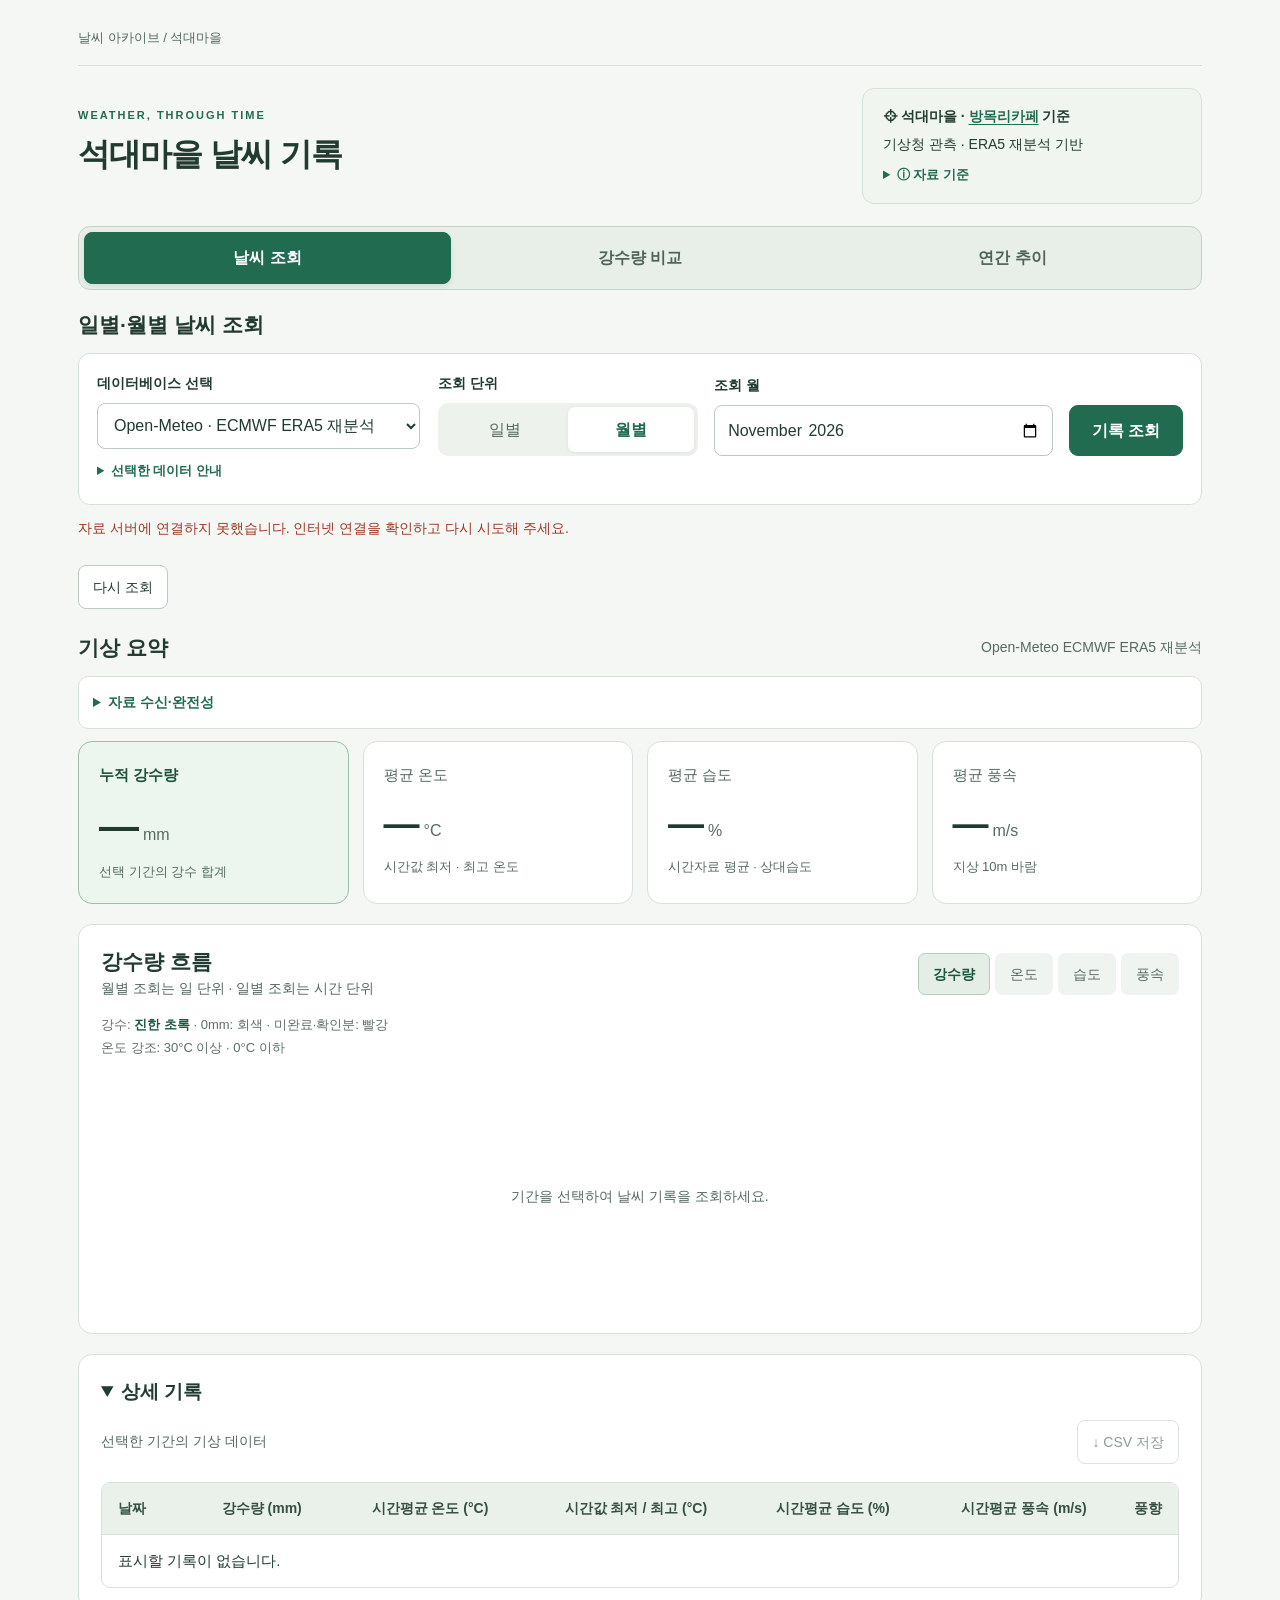
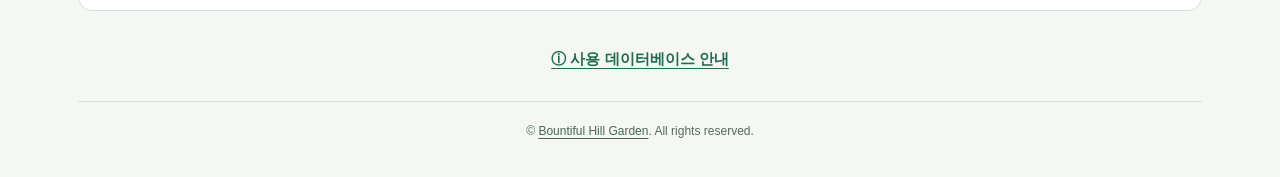
==== commit 3418a4e9: "Compact reference location with expandable data explanation" ====
--- a/index.html
+++ b/index.html
@@ -1 +1 @@
-<!doctype html><html lang="ko"><head><meta charset="utf-8"><meta name="viewport" content="width=device-width,initial-scale=1"><title>석대마을 날씨 기록</title><meta name="description" content="산청군 단성면 방목리의 과거 날씨를 일별·월별로 조회하세요."><link rel="stylesheet" href="./design.css?v=20261019-place-guide"><link rel="icon" href="./favicon.ico?v=20261015-stone" sizes="any"><link rel="icon" type="image/svg+xml" href="./favicon.svg?v=20261015-stone"><link rel="apple-touch-icon" sizes="180x180" href="./apple-touch-icon.png?v=20261015-stone"></head><body><div class="layout"><main class="shell"><header class="top"><span>날씨 아카이브 / 석대마을</span></header><section class="hero restored-hero"><div><div class="eyebrow">WEATHER, THROUGH TIME</div><h1>석대마을 날씨 기록</h1></div><div class="location"><strong>⌖ 석대마을 · <a class="place-link" href="https://map.kakao.com/link/map/%EB%B0%A9%EB%AA%A9%EB%A6%AC%EC%B9%B4%ED%8E%98,35.3249,127.9225" target="_blank" rel="noopener noreferrer" aria-label="방목리카페 지도 보기 (새 창)">방목리카페</a> 기준</strong><span id="latLabel">기상청 관측·ERA5 재분석 자료로 살펴보는 주변 날씨 기록</span><small class="location-note">방목리카페 현장 관측값이 아니며, 선택한 데이터베이스에 따라 관측소 또는 격자 자료를 제공합니다.</small></div></section><nav class="view-tabs prominent-tabs" role="tablist" aria-label="작업 선택"><button id="weatherTab" role="tab" aria-selected="true" aria-controls="weatherPane" tabindex="0" data-view="weather">날씨 조회</button><button id="compareTab" role="tab" aria-selected="false" aria-controls="comparison" tabindex="-1" data-view="compare">강수량 비교</button><button id="yearTab" role="tab" aria-selected="false" aria-controls="yearPane" tabindex="-1" data-view="year">연간 추이</button></nav><div class="section-head query-heading"><h2 id="queryTitle">일별·월별 날씨 조회</h2></div><div id="compactControls" class="compact-controls" hidden><p id="compactLabel"></p><button id="editQuery" class="outline" type="button">조건 변경</button></div><div id="queryControls" class="query-controls"><section class="panel database-panel"><label for="database">데이터베이스 선택</label><select id="database"><option value="era5">Open-Meteo · ECMWF ERA5 재분석</option><option value="kma">기상청 · 산청 ASOS 관측소 (289)</option></select><details class="database-explanation"><summary>선택한 데이터 안내</summary><p id="databaseNote" class="sub"></p></details></section><form class="panel filters" id="form"><div><label>조회 단위</label><div class="seg" role="group" aria-label="조회 단위"><button type="button" data-mode="daily" aria-pressed="false">일별</button><button type="button" data-mode="monthly" class="active" aria-pressed="true">월별</button></div></div><div><label for="period" id="periodLabel">조회 월</label><div class="date-with-weekday"><input id="period" type="month" required min="1940-01"><span id="weekday" class="weekday" aria-live="polite" hidden></span></div></div><button class="primary" id="search">기록 조회</button><p class="hint" id="apiHint">ERA5 재분석 · 7일 전까지 조회</p></form><form id="compareForm" class="compare-form"><div><label for="monthA">기준 월 A</label><input id="monthA" type="month" min="1940-01" value="2025-09" required></div><div><label for="monthB">비교 월 B</label><input id="monthB" type="month" min="1940-01" value="2026-09" required></div><button class="primary" id="compareBtn">강수량 비교</button><label class="same-days"><input id="sameDays" type="checkbox" checked> 동일 일수 비교</label></form><form id="yearForm" class="year-form"><div><label for="year">조회 연도</label><div class="year-selector"><button type="button" id="previousYear" class="outline" aria-label="이전 연도 선택">이전</button><select id="year" required><option value="2026">2026년</option></select><button type="button" id="nextYear" class="outline" aria-label="다음 연도 선택">다음</button></div></div><button class="primary" id="yearBtn">연간 조회</button></form></div><div class="status" id="status" role="status" aria-live="polite">조회할 기간을 선택해 주세요.</div><div id="compareStatus" class="status" role="status" aria-live="polite">예: 2025년 9월과 2026년 9월을 선택한 뒤 비교하세요.</div><div class="status" id="yearStatus" role="status" aria-live="polite"></div><div class="retry-row"><button type="button" id="retryWeather" class="outline" hidden>다시 조회</button><button type="button" id="retryCompare" class="outline" hidden>다시 비교</button><button type="button" id="retryYear" class="outline" hidden>다시 조회</button></div><div id="weatherPane" role="tabpanel" aria-labelledby="weatherTab"><div class="section-head"><div><h2 id="heading">기상 요약</h2><p id="coverage" class="sub" hidden></p></div><span class="sub" id="range">ERA5 과거 재분석</span></div><details class="quality-disclosure"><summary>자료 수신·완전성</summary><div id="qualityReport" class="quality-report">조회 후 표시됩니다.</div><button id="freshWeather" class="outline" type="button" disabled>원본 새로 조회</button></details><details id="coordinateDisclosure" class="coordinate-disclosure" hidden><summary>조회 위치·좌표</summary><div id="era5Coordinates" class="coordinate-panel" hidden><div><strong>주소 좌표 · <a class="place-link" href="https://map.kakao.com/link/map/%EB%B0%A9%EB%AA%A9%EB%A6%AC%EC%B9%B4%ED%8E%98,35.3249,127.9225" target="_blank" rel="noopener noreferrer" aria-label="방목리카페 지도 보기 (새 창)">방목리카페</a></strong><span>위도 35.3249° N · 경도 127.9225° E</span></div><div><strong id="dataCoordinateLabel">실제 데이터 격자 · ERA5</strong><span id="gridCoordinates"></span></div></div></details><div class="cards"><div class="panel card"><span class="symbol">☂</span><small>누적 강수량</small><div class="number" id="rain">—<span>mm</span></div><div class="detail" id="rainDetail">선택 기간의 강수 합계</div></div><div class="panel card"><span class="symbol">◡</span><small>평균 온도</small><div class="number" id="temp">—<span>°C</span></div><div class="detail" id="tempDetail">최저 · 최고 온도</div></div><div class="panel card"><span class="symbol">♧</span><small>평균 습도</small><div class="number" id="humidity">—<span>%</span></div><div class="detail" id="humidityDetail">시간자료 평균 · 상대습도</div></div><div class="panel card"><span class="symbol">≋</span><small>평균 풍속</small><div class="number" id="wind">—<span>m/s</span></div><div class="detail" id="windDetail">지상 10m 바람</div></div></div><section class="panel chart-panel"><div class="chart-top"><div><h2 id="chartTitle">강수량 흐름</h2><p class="sub" id="chartSubtitle">월별 조회는 일 단위 · 일별 조회는 시간 단위</p></div><div class="metric" role="group" aria-label="차트 항목"><button data-metric="rain" class="active" aria-pressed="true">강수량</button><button data-metric="temp" aria-pressed="false">온도</button><button data-metric="humidity" aria-pressed="false">습도</button><button data-metric="wind" aria-pressed="false">풍속</button></div></div><p class="data-legend">강수: <b>진한 초록</b> · 0mm: 회색 · 미완료·확인분: 빨강<br>온도 강조: 30°C 이상 · 0°C 이하</p><div class="chart" id="chart"><div class="empty">날씨 기록을 불러오는 중입니다.</div></div></section><details class="panel table-panel record-disclosure" id="detailPanel" open><summary>상세 기록</summary><div class="disclosure-content"><div class="section-head" style="margin:0"><div><p class="sub" id="tableSubtitle">선택한 기간의 기상 데이터</p></div><button id="download" class="outline" disabled>↓ CSV 저장</button></div><div class="table-wrap"><table><thead><tr><th id="timeHeader">날짜</th><th id="rainHeader">강수량 (mm)</th><th id="tempHeader">시간평균 온도 (°C)</th><th id="extremeHeader">시간값 최저 / 최고 (°C)</th><th id="humidityHeader">시간평균 습도 (%)</th><th id="windHeader">시간평균 풍속 (m/s)</th><th>풍향</th></tr></thead><tbody id="rows"><tr><td colspan="7">조회 후 상세 기록이 표시됩니다.</td></tr></tbody></table></div><div id="recordCards" class="record-cards" aria-label="상세 기록 카드"></div></div></details></div><section class="panel compare-box" id="comparison" role="tabpanel" aria-labelledby="compareTab" hidden><div class="section-head" style="margin:0"><div><h2>강수량 비교 결과</h2><p class="sub">서로 다른 두 월의 강수 기록을 같은 날짜 축에서 비교하세요.</p></div></div><div id="compareSummary" class="compare-results"></div><div id="compareLegend" class="compare-legend"></div><div id="compareChart" class="compare-chart"><div class="empty">두 월의 날짜별 강수량이 나란히 표시됩니다.</div></div><div class="section-head"><h2>날짜별 비교</h2><button id="compareDownload" class="outline" disabled>↓ 비교 CSV 저장</button></div><div class="table-wrap"><table><thead><tr><th>일</th><th id="colA">월 A (mm)</th><th id="colB">월 B (mm)</th><th>차이 B − A (mm)</th></tr></thead><tbody id="compareRows"><tr><td colspan="4">비교 후 기록이 표시됩니다.</td></tr></tbody></table></div><div id="comparisonCards" class="record-cards" aria-label="날짜별 강수량 비교 카드"></div><p class="sub" style="margin-top:14px">강수일: 일 강수량 &gt; 0mm · 차이: 비교 월 B − 기준 월 A · 미완료는 확인분 표시 · 해당 날짜 없음은 ‘—’ 표시<br>자료가 일부만 제공된 월은 조회 범위를 표시합니다. 두 월의 조회 일수가 다르면 총량 비교에 유의하세요.</p></section><section class="panel year-box" id="yearPane" role="tabpanel" aria-labelledby="yearTab" hidden><div class="section-head"><div><h2>연간 월별 추이</h2><p class="sub">현재 월은 제공된 날짜까지 표시하고, 미완료 강수는 붉은색 확인분으로, 미조회 월은 ‘—’로 표시합니다.</p></div><button class="outline" id="yearDownload" disabled>↓ 연간 CSV 저장</button></div><div class="metric" role="group" aria-label="연간 차트 항목"><button type="button" data-year-metric="rain" class="active" aria-pressed="true">강수량</button><button type="button" data-year-metric="temp" aria-pressed="false">평균 온도</button></div><div id="yearChart" class="chart"><div class="empty">연도를 선택하고 조회하세요.</div></div><div id="yearQuality" class="sub"></div><div class="table-wrap"><table><thead><tr><th>월</th><th>강수량 (mm)</th><th>시간평균 온도 (°C)</th><th>수신 범위·상태</th></tr></thead><tbody id="yearRows"><tr><td colspan="4">조회 후 표시됩니다.</td></tr></tbody></table></div></section><div class="guide-link"><a href="./data-guide.html">ⓘ 사용 데이터베이스 안내</a></div><div class="copyright">© <a href="mailto:voidid@naver.com">Bountiful Hill Garden</a>. All rights reserved.</div></main></div><script src="provider.js?v=20261019-place-guide"></script><script src="app.js?v=20261019-rain-partial"></script><script src="compare.js?v=20261019-rain-partial"></script><script src="year.js?v=20261019-rain-partial"></script><script src="interface.js?v=20261019-rain-partial"></script></body></html>
+<!doctype html><html lang="ko"><head><meta charset="utf-8"><meta name="viewport" content="width=device-width,initial-scale=1"><title>석대마을 날씨 기록</title><meta name="description" content="산청군 단성면 방목리의 과거 날씨를 일별·월별로 조회하세요."><link rel="stylesheet" href="./design.css?v=20261019-compact-place"><link rel="icon" href="./favicon.ico?v=20261015-stone" sizes="any"><link rel="icon" type="image/svg+xml" href="./favicon.svg?v=20261015-stone"><link rel="apple-touch-icon" sizes="180x180" href="./apple-touch-icon.png?v=20261015-stone"></head><body><div class="layout"><main class="shell"><header class="top"><span>날씨 아카이브 / 석대마을</span></header><section class="hero restored-hero"><div><div class="eyebrow">WEATHER, THROUGH TIME</div><h1>석대마을 날씨 기록</h1></div><div class="location"><strong>⌖ 석대마을 · <a class="place-link" href="https://map.kakao.com/link/map/%EB%B0%A9%EB%AA%A9%EB%A6%AC%EC%B9%B4%ED%8E%98,35.3249,127.9225" target="_blank" rel="noopener noreferrer" aria-label="방목리카페 지도 보기 (새 창)">방목리카페</a> 기준</strong><span id="latLabel">기상청 관측 · ERA5 재분석 기반</span><details class="location-basis"><summary>ⓘ 자료 기준</summary><small class="location-note">방목리카페 현장 관측값이 아니며, 선택한 데이터베이스에 따라 관측소 또는 격자 자료를 제공합니다.</small></details></div></section><nav class="view-tabs prominent-tabs" role="tablist" aria-label="작업 선택"><button id="weatherTab" role="tab" aria-selected="true" aria-controls="weatherPane" tabindex="0" data-view="weather">날씨 조회</button><button id="compareTab" role="tab" aria-selected="false" aria-controls="comparison" tabindex="-1" data-view="compare">강수량 비교</button><button id="yearTab" role="tab" aria-selected="false" aria-controls="yearPane" tabindex="-1" data-view="year">연간 추이</button></nav><div class="section-head query-heading"><h2 id="queryTitle">일별·월별 날씨 조회</h2></div><div id="compactControls" class="compact-controls" hidden><p id="compactLabel"></p><button id="editQuery" class="outline" type="button">조건 변경</button></div><div id="queryControls" class="query-controls"><section class="panel database-panel"><label for="database">데이터베이스 선택</label><select id="database"><option value="era5">Open-Meteo · ECMWF ERA5 재분석</option><option value="kma">기상청 · 산청 ASOS 관측소 (289)</option></select><details class="database-explanation"><summary>선택한 데이터 안내</summary><p id="databaseNote" class="sub"></p></details></section><form class="panel filters" id="form"><div><label>조회 단위</label><div class="seg" role="group" aria-label="조회 단위"><button type="button" data-mode="daily" aria-pressed="false">일별</button><button type="button" data-mode="monthly" class="active" aria-pressed="true">월별</button></div></div><div><label for="period" id="periodLabel">조회 월</label><div class="date-with-weekday"><input id="period" type="month" required min="1940-01"><span id="weekday" class="weekday" aria-live="polite" hidden></span></div></div><button class="primary" id="search">기록 조회</button><p class="hint" id="apiHint">ERA5 재분석 · 7일 전까지 조회</p></form><form id="compareForm" class="compare-form"><div><label for="monthA">기준 월 A</label><input id="monthA" type="month" min="1940-01" value="2025-09" required></div><div><label for="monthB">비교 월 B</label><input id="monthB" type="month" min="1940-01" value="2026-09" required></div><button class="primary" id="compareBtn">강수량 비교</button><label class="same-days"><input id="sameDays" type="checkbox" checked> 동일 일수 비교</label></form><form id="yearForm" class="year-form"><div><label for="year">조회 연도</label><div class="year-selector"><button type="button" id="previousYear" class="outline" aria-label="이전 연도 선택">이전</button><select id="year" required><option value="2026">2026년</option></select><button type="button" id="nextYear" class="outline" aria-label="다음 연도 선택">다음</button></div></div><button class="primary" id="yearBtn">연간 조회</button></form></div><div class="status" id="status" role="status" aria-live="polite">조회할 기간을 선택해 주세요.</div><div id="compareStatus" class="status" role="status" aria-live="polite">예: 2025년 9월과 2026년 9월을 선택한 뒤 비교하세요.</div><div class="status" id="yearStatus" role="status" aria-live="polite"></div><div class="retry-row"><button type="button" id="retryWeather" class="outline" hidden>다시 조회</button><button type="button" id="retryCompare" class="outline" hidden>다시 비교</button><button type="button" id="retryYear" class="outline" hidden>다시 조회</button></div><div id="weatherPane" role="tabpanel" aria-labelledby="weatherTab"><div class="section-head"><div><h2 id="heading">기상 요약</h2><p id="coverage" class="sub" hidden></p></div><span class="sub" id="range">ERA5 과거 재분석</span></div><details class="quality-disclosure"><summary>자료 수신·완전성</summary><div id="qualityReport" class="quality-report">조회 후 표시됩니다.</div><button id="freshWeather" class="outline" type="button" disabled>원본 새로 조회</button></details><details id="coordinateDisclosure" class="coordinate-disclosure" hidden><summary>조회 위치·좌표</summary><div id="era5Coordinates" class="coordinate-panel" hidden><div><strong>주소 좌표 · <a class="place-link" href="https://map.kakao.com/link/map/%EB%B0%A9%EB%AA%A9%EB%A6%AC%EC%B9%B4%ED%8E%98,35.3249,127.9225" target="_blank" rel="noopener noreferrer" aria-label="방목리카페 지도 보기 (새 창)">방목리카페</a></strong><span>위도 35.3249° N · 경도 127.9225° E</span></div><div><strong id="dataCoordinateLabel">실제 데이터 격자 · ERA5</strong><span id="gridCoordinates"></span></div></div></details><div class="cards"><div class="panel card"><span class="symbol">☂</span><small>누적 강수량</small><div class="number" id="rain">—<span>mm</span></div><div class="detail" id="rainDetail">선택 기간의 강수 합계</div></div><div class="panel card"><span class="symbol">◡</span><small>평균 온도</small><div class="number" id="temp">—<span>°C</span></div><div class="detail" id="tempDetail">최저 · 최고 온도</div></div><div class="panel card"><span class="symbol">♧</span><small>평균 습도</small><div class="number" id="humidity">—<span>%</span></div><div class="detail" id="humidityDetail">시간자료 평균 · 상대습도</div></div><div class="panel card"><span class="symbol">≋</span><small>평균 풍속</small><div class="number" id="wind">—<span>m/s</span></div><div class="detail" id="windDetail">지상 10m 바람</div></div></div><section class="panel chart-panel"><div class="chart-top"><div><h2 id="chartTitle">강수량 흐름</h2><p class="sub" id="chartSubtitle">월별 조회는 일 단위 · 일별 조회는 시간 단위</p></div><div class="metric" role="group" aria-label="차트 항목"><button data-metric="rain" class="active" aria-pressed="true">강수량</button><button data-metric="temp" aria-pressed="false">온도</button><button data-metric="humidity" aria-pressed="false">습도</button><button data-metric="wind" aria-pressed="false">풍속</button></div></div><p class="data-legend">강수: <b>진한 초록</b> · 0mm: 회색 · 미완료·확인분: 빨강<br>온도 강조: 30°C 이상 · 0°C 이하</p><div class="chart" id="chart"><div class="empty">날씨 기록을 불러오는 중입니다.</div></div></section><details class="panel table-panel record-disclosure" id="detailPanel" open><summary>상세 기록</summary><div class="disclosure-content"><div class="section-head" style="margin:0"><div><p class="sub" id="tableSubtitle">선택한 기간의 기상 데이터</p></div><button id="download" class="outline" disabled>↓ CSV 저장</button></div><div class="table-wrap"><table><thead><tr><th id="timeHeader">날짜</th><th id="rainHeader">강수량 (mm)</th><th id="tempHeader">시간평균 온도 (°C)</th><th id="extremeHeader">시간값 최저 / 최고 (°C)</th><th id="humidityHeader">시간평균 습도 (%)</th><th id="windHeader">시간평균 풍속 (m/s)</th><th>풍향</th></tr></thead><tbody id="rows"><tr><td colspan="7">조회 후 상세 기록이 표시됩니다.</td></tr></tbody></table></div><div id="recordCards" class="record-cards" aria-label="상세 기록 카드"></div></div></details></div><section class="panel compare-box" id="comparison" role="tabpanel" aria-labelledby="compareTab" hidden><div class="section-head" style="margin:0"><div><h2>강수량 비교 결과</h2><p class="sub">서로 다른 두 월의 강수 기록을 같은 날짜 축에서 비교하세요.</p></div></div><div id="compareSummary" class="compare-results"></div><div id="compareLegend" class="compare-legend"></div><div id="compareChart" class="compare-chart"><div class="empty">두 월의 날짜별 강수량이 나란히 표시됩니다.</div></div><div class="section-head"><h2>날짜별 비교</h2><button id="compareDownload" class="outline" disabled>↓ 비교 CSV 저장</button></div><div class="table-wrap"><table><thead><tr><th>일</th><th id="colA">월 A (mm)</th><th id="colB">월 B (mm)</th><th>차이 B − A (mm)</th></tr></thead><tbody id="compareRows"><tr><td colspan="4">비교 후 기록이 표시됩니다.</td></tr></tbody></table></div><div id="comparisonCards" class="record-cards" aria-label="날짜별 강수량 비교 카드"></div><p class="sub" style="margin-top:14px">강수일: 일 강수량 &gt; 0mm · 차이: 비교 월 B − 기준 월 A · 미완료는 확인분 표시 · 해당 날짜 없음은 ‘—’ 표시<br>자료가 일부만 제공된 월은 조회 범위를 표시합니다. 두 월의 조회 일수가 다르면 총량 비교에 유의하세요.</p></section><section class="panel year-box" id="yearPane" role="tabpanel" aria-labelledby="yearTab" hidden><div class="section-head"><div><h2>연간 월별 추이</h2><p class="sub">현재 월은 제공된 날짜까지 표시하고, 미완료 강수는 붉은색 확인분으로, 미조회 월은 ‘—’로 표시합니다.</p></div><button class="outline" id="yearDownload" disabled>↓ 연간 CSV 저장</button></div><div class="metric" role="group" aria-label="연간 차트 항목"><button type="button" data-year-metric="rain" class="active" aria-pressed="true">강수량</button><button type="button" data-year-metric="temp" aria-pressed="false">평균 온도</button></div><div id="yearChart" class="chart"><div class="empty">연도를 선택하고 조회하세요.</div></div><div id="yearQuality" class="sub"></div><div class="table-wrap"><table><thead><tr><th>월</th><th>강수량 (mm)</th><th>시간평균 온도 (°C)</th><th>수신 범위·상태</th></tr></thead><tbody id="yearRows"><tr><td colspan="4">조회 후 표시됩니다.</td></tr></tbody></table></div></section><div class="guide-link"><a href="./data-guide.html">ⓘ 사용 데이터베이스 안내</a></div><div class="copyright">© <a href="mailto:voidid@naver.com">Bountiful Hill Garden</a>. All rights reserved.</div></main></div><script src="provider.js?v=20261019-compact-place"></script><script src="app.js?v=20261019-rain-partial"></script><script src="compare.js?v=20261019-rain-partial"></script><script src="year.js?v=20261019-rain-partial"></script><script src="interface.js?v=20261019-rain-partial"></script></body></html>
--- a/design.css
+++ b/design.css
@@ -38,3 +38,5 @@
 
 .location{flex:0 1 420px;max-width:420px;line-height:1.65}.location-note{display:block;margin-top:8px;padding-top:8px;border-top:1px solid var(--line);font-size:13px;color:var(--muted)}
 @media(max-width:900px){.hero{flex-wrap:wrap}.location{display:block;flex-basis:100%;max-width:none;padding:12px 14px}}
+
+.location-basis{margin-top:6px}.location-basis summary{font-size:13px;padding:2px 0;width:fit-content}.location-basis .location-note{margin-top:6px}.location{flex-basis:340px;max-width:340px}@media(max-width:900px){.location{flex-basis:100%;max-width:none}}
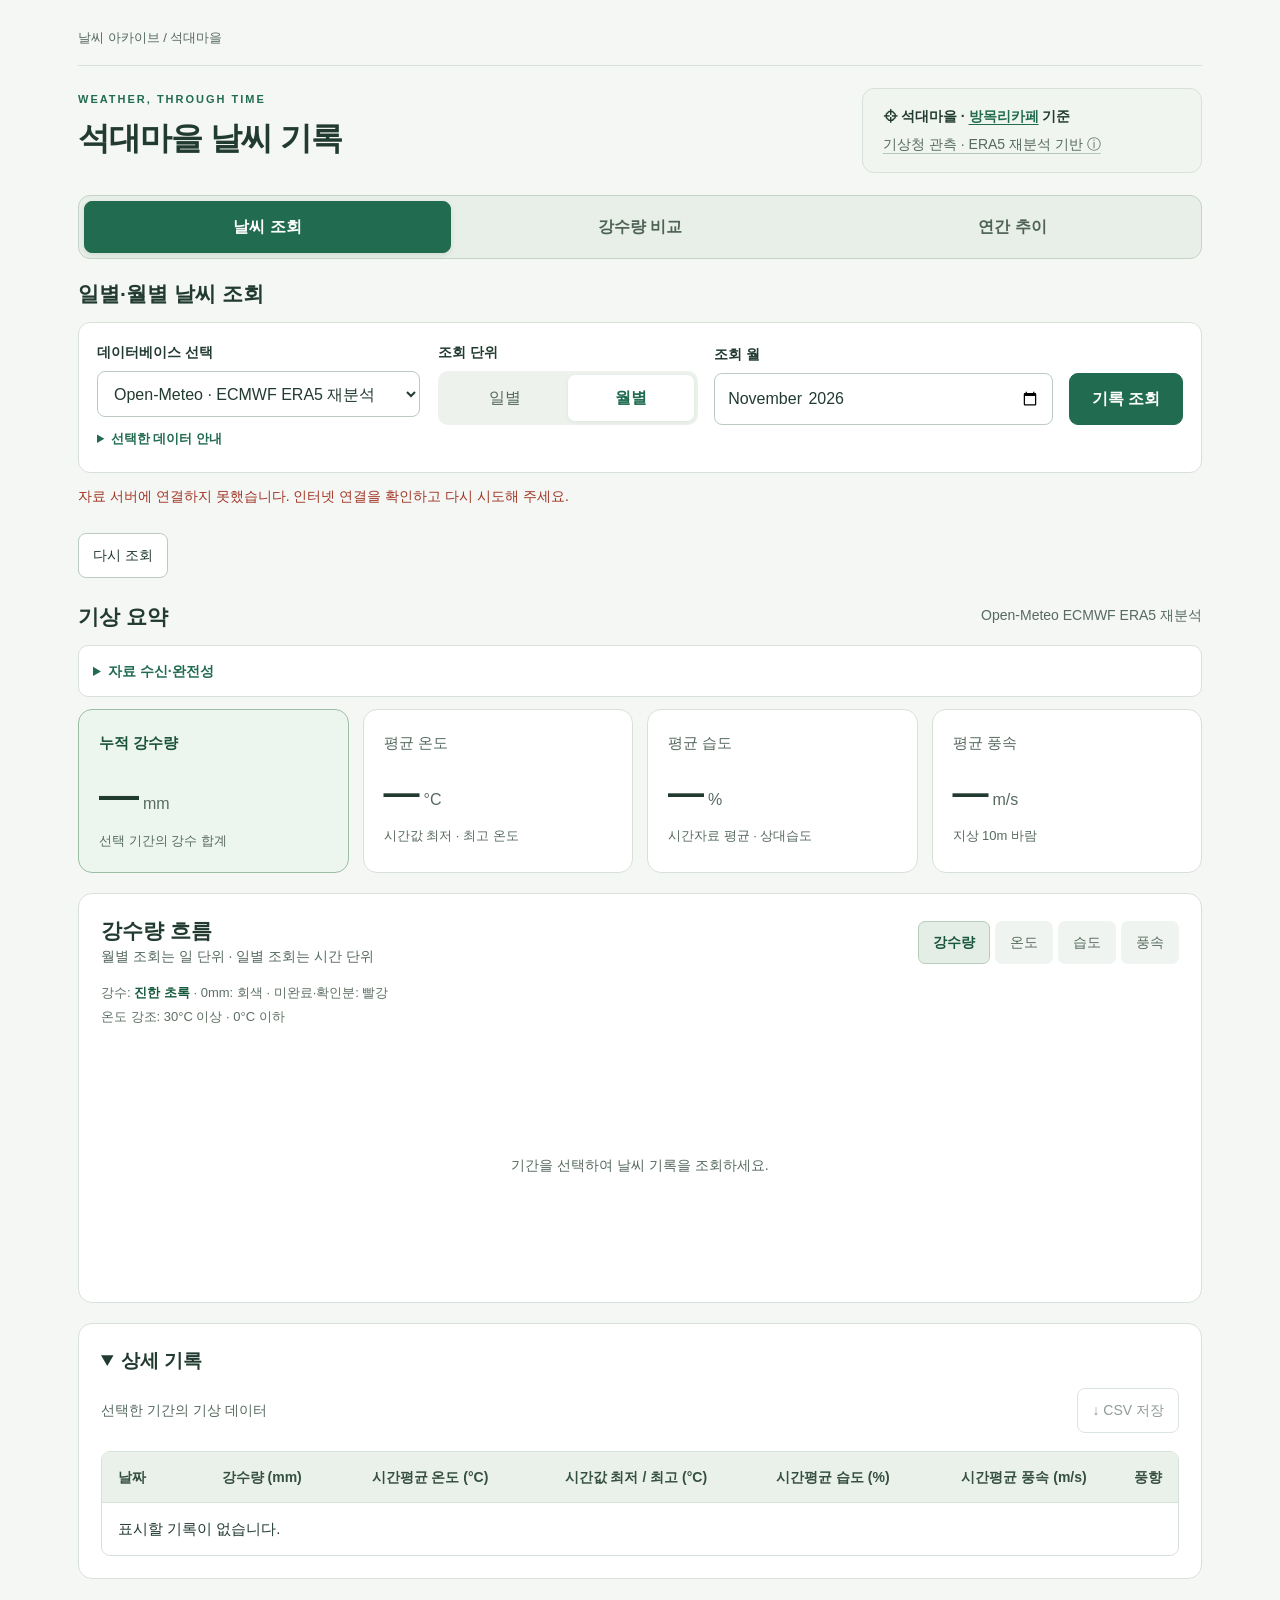
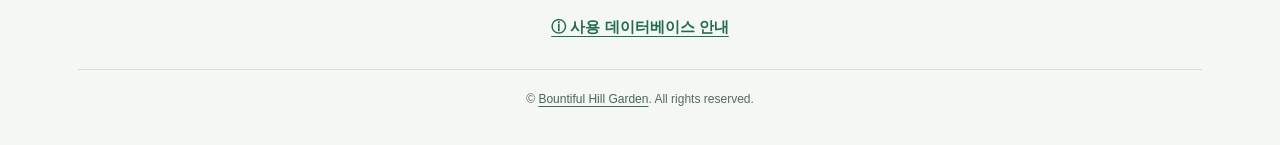
==== commit 88e859ab: "Link compact data source caption to database guide" ====
--- a/index.html
+++ b/index.html
@@ -1 +1 @@
-<!doctype html><html lang="ko"><head><meta charset="utf-8"><meta name="viewport" content="width=device-width,initial-scale=1"><title>석대마을 날씨 기록</title><meta name="description" content="산청군 단성면 방목리의 과거 날씨를 일별·월별로 조회하세요."><link rel="stylesheet" href="./design.css?v=20261019-compact-place"><link rel="icon" href="./favicon.ico?v=20261015-stone" sizes="any"><link rel="icon" type="image/svg+xml" href="./favicon.svg?v=20261015-stone"><link rel="apple-touch-icon" sizes="180x180" href="./apple-touch-icon.png?v=20261015-stone"></head><body><div class="layout"><main class="shell"><header class="top"><span>날씨 아카이브 / 석대마을</span></header><section class="hero restored-hero"><div><div class="eyebrow">WEATHER, THROUGH TIME</div><h1>석대마을 날씨 기록</h1></div><div class="location"><strong>⌖ 석대마을 · <a class="place-link" href="https://map.kakao.com/link/map/%EB%B0%A9%EB%AA%A9%EB%A6%AC%EC%B9%B4%ED%8E%98,35.3249,127.9225" target="_blank" rel="noopener noreferrer" aria-label="방목리카페 지도 보기 (새 창)">방목리카페</a> 기준</strong><span id="latLabel">기상청 관측 · ERA5 재분석 기반</span><details class="location-basis"><summary>ⓘ 자료 기준</summary><small class="location-note">방목리카페 현장 관측값이 아니며, 선택한 데이터베이스에 따라 관측소 또는 격자 자료를 제공합니다.</small></details></div></section><nav class="view-tabs prominent-tabs" role="tablist" aria-label="작업 선택"><button id="weatherTab" role="tab" aria-selected="true" aria-controls="weatherPane" tabindex="0" data-view="weather">날씨 조회</button><button id="compareTab" role="tab" aria-selected="false" aria-controls="comparison" tabindex="-1" data-view="compare">강수량 비교</button><button id="yearTab" role="tab" aria-selected="false" aria-controls="yearPane" tabindex="-1" data-view="year">연간 추이</button></nav><div class="section-head query-heading"><h2 id="queryTitle">일별·월별 날씨 조회</h2></div><div id="compactControls" class="compact-controls" hidden><p id="compactLabel"></p><button id="editQuery" class="outline" type="button">조건 변경</button></div><div id="queryControls" class="query-controls"><section class="panel database-panel"><label for="database">데이터베이스 선택</label><select id="database"><option value="era5">Open-Meteo · ECMWF ERA5 재분석</option><option value="kma">기상청 · 산청 ASOS 관측소 (289)</option></select><details class="database-explanation"><summary>선택한 데이터 안내</summary><p id="databaseNote" class="sub"></p></details></section><form class="panel filters" id="form"><div><label>조회 단위</label><div class="seg" role="group" aria-label="조회 단위"><button type="button" data-mode="daily" aria-pressed="false">일별</button><button type="button" data-mode="monthly" class="active" aria-pressed="true">월별</button></div></div><div><label for="period" id="periodLabel">조회 월</label><div class="date-with-weekday"><input id="period" type="month" required min="1940-01"><span id="weekday" class="weekday" aria-live="polite" hidden></span></div></div><button class="primary" id="search">기록 조회</button><p class="hint" id="apiHint">ERA5 재분석 · 7일 전까지 조회</p></form><form id="compareForm" class="compare-form"><div><label for="monthA">기준 월 A</label><input id="monthA" type="month" min="1940-01" value="2025-09" required></div><div><label for="monthB">비교 월 B</label><input id="monthB" type="month" min="1940-01" value="2026-09" required></div><button class="primary" id="compareBtn">강수량 비교</button><label class="same-days"><input id="sameDays" type="checkbox" checked> 동일 일수 비교</label></form><form id="yearForm" class="year-form"><div><label for="year">조회 연도</label><div class="year-selector"><button type="button" id="previousYear" class="outline" aria-label="이전 연도 선택">이전</button><select id="year" required><option value="2026">2026년</option></select><button type="button" id="nextYear" class="outline" aria-label="다음 연도 선택">다음</button></div></div><button class="primary" id="yearBtn">연간 조회</button></form></div><div class="status" id="status" role="status" aria-live="polite">조회할 기간을 선택해 주세요.</div><div id="compareStatus" class="status" role="status" aria-live="polite">예: 2025년 9월과 2026년 9월을 선택한 뒤 비교하세요.</div><div class="status" id="yearStatus" role="status" aria-live="polite"></div><div class="retry-row"><button type="button" id="retryWeather" class="outline" hidden>다시 조회</button><button type="button" id="retryCompare" class="outline" hidden>다시 비교</button><button type="button" id="retryYear" class="outline" hidden>다시 조회</button></div><div id="weatherPane" role="tabpanel" aria-labelledby="weatherTab"><div class="section-head"><div><h2 id="heading">기상 요약</h2><p id="coverage" class="sub" hidden></p></div><span class="sub" id="range">ERA5 과거 재분석</span></div><details class="quality-disclosure"><summary>자료 수신·완전성</summary><div id="qualityReport" class="quality-report">조회 후 표시됩니다.</div><button id="freshWeather" class="outline" type="button" disabled>원본 새로 조회</button></details><details id="coordinateDisclosure" class="coordinate-disclosure" hidden><summary>조회 위치·좌표</summary><div id="era5Coordinates" class="coordinate-panel" hidden><div><strong>주소 좌표 · <a class="place-link" href="https://map.kakao.com/link/map/%EB%B0%A9%EB%AA%A9%EB%A6%AC%EC%B9%B4%ED%8E%98,35.3249,127.9225" target="_blank" rel="noopener noreferrer" aria-label="방목리카페 지도 보기 (새 창)">방목리카페</a></strong><span>위도 35.3249° N · 경도 127.9225° E</span></div><div><strong id="dataCoordinateLabel">실제 데이터 격자 · ERA5</strong><span id="gridCoordinates"></span></div></div></details><div class="cards"><div class="panel card"><span class="symbol">☂</span><small>누적 강수량</small><div class="number" id="rain">—<span>mm</span></div><div class="detail" id="rainDetail">선택 기간의 강수 합계</div></div><div class="panel card"><span class="symbol">◡</span><small>평균 온도</small><div class="number" id="temp">—<span>°C</span></div><div class="detail" id="tempDetail">최저 · 최고 온도</div></div><div class="panel card"><span class="symbol">♧</span><small>평균 습도</small><div class="number" id="humidity">—<span>%</span></div><div class="detail" id="humidityDetail">시간자료 평균 · 상대습도</div></div><div class="panel card"><span class="symbol">≋</span><small>평균 풍속</small><div class="number" id="wind">—<span>m/s</span></div><div class="detail" id="windDetail">지상 10m 바람</div></div></div><section class="panel chart-panel"><div class="chart-top"><div><h2 id="chartTitle">강수량 흐름</h2><p class="sub" id="chartSubtitle">월별 조회는 일 단위 · 일별 조회는 시간 단위</p></div><div class="metric" role="group" aria-label="차트 항목"><button data-metric="rain" class="active" aria-pressed="true">강수량</button><button data-metric="temp" aria-pressed="false">온도</button><button data-metric="humidity" aria-pressed="false">습도</button><button data-metric="wind" aria-pressed="false">풍속</button></div></div><p class="data-legend">강수: <b>진한 초록</b> · 0mm: 회색 · 미완료·확인분: 빨강<br>온도 강조: 30°C 이상 · 0°C 이하</p><div class="chart" id="chart"><div class="empty">날씨 기록을 불러오는 중입니다.</div></div></section><details class="panel table-panel record-disclosure" id="detailPanel" open><summary>상세 기록</summary><div class="disclosure-content"><div class="section-head" style="margin:0"><div><p class="sub" id="tableSubtitle">선택한 기간의 기상 데이터</p></div><button id="download" class="outline" disabled>↓ CSV 저장</button></div><div class="table-wrap"><table><thead><tr><th id="timeHeader">날짜</th><th id="rainHeader">강수량 (mm)</th><th id="tempHeader">시간평균 온도 (°C)</th><th id="extremeHeader">시간값 최저 / 최고 (°C)</th><th id="humidityHeader">시간평균 습도 (%)</th><th id="windHeader">시간평균 풍속 (m/s)</th><th>풍향</th></tr></thead><tbody id="rows"><tr><td colspan="7">조회 후 상세 기록이 표시됩니다.</td></tr></tbody></table></div><div id="recordCards" class="record-cards" aria-label="상세 기록 카드"></div></div></details></div><section class="panel compare-box" id="comparison" role="tabpanel" aria-labelledby="compareTab" hidden><div class="section-head" style="margin:0"><div><h2>강수량 비교 결과</h2><p class="sub">서로 다른 두 월의 강수 기록을 같은 날짜 축에서 비교하세요.</p></div></div><div id="compareSummary" class="compare-results"></div><div id="compareLegend" class="compare-legend"></div><div id="compareChart" class="compare-chart"><div class="empty">두 월의 날짜별 강수량이 나란히 표시됩니다.</div></div><div class="section-head"><h2>날짜별 비교</h2><button id="compareDownload" class="outline" disabled>↓ 비교 CSV 저장</button></div><div class="table-wrap"><table><thead><tr><th>일</th><th id="colA">월 A (mm)</th><th id="colB">월 B (mm)</th><th>차이 B − A (mm)</th></tr></thead><tbody id="compareRows"><tr><td colspan="4">비교 후 기록이 표시됩니다.</td></tr></tbody></table></div><div id="comparisonCards" class="record-cards" aria-label="날짜별 강수량 비교 카드"></div><p class="sub" style="margin-top:14px">강수일: 일 강수량 &gt; 0mm · 차이: 비교 월 B − 기준 월 A · 미완료는 확인분 표시 · 해당 날짜 없음은 ‘—’ 표시<br>자료가 일부만 제공된 월은 조회 범위를 표시합니다. 두 월의 조회 일수가 다르면 총량 비교에 유의하세요.</p></section><section class="panel year-box" id="yearPane" role="tabpanel" aria-labelledby="yearTab" hidden><div class="section-head"><div><h2>연간 월별 추이</h2><p class="sub">현재 월은 제공된 날짜까지 표시하고, 미완료 강수는 붉은색 확인분으로, 미조회 월은 ‘—’로 표시합니다.</p></div><button class="outline" id="yearDownload" disabled>↓ 연간 CSV 저장</button></div><div class="metric" role="group" aria-label="연간 차트 항목"><button type="button" data-year-metric="rain" class="active" aria-pressed="true">강수량</button><button type="button" data-year-metric="temp" aria-pressed="false">평균 온도</button></div><div id="yearChart" class="chart"><div class="empty">연도를 선택하고 조회하세요.</div></div><div id="yearQuality" class="sub"></div><div class="table-wrap"><table><thead><tr><th>월</th><th>강수량 (mm)</th><th>시간평균 온도 (°C)</th><th>수신 범위·상태</th></tr></thead><tbody id="yearRows"><tr><td colspan="4">조회 후 표시됩니다.</td></tr></tbody></table></div></section><div class="guide-link"><a href="./data-guide.html">ⓘ 사용 데이터베이스 안내</a></div><div class="copyright">© <a href="mailto:voidid@naver.com">Bountiful Hill Garden</a>. All rights reserved.</div></main></div><script src="provider.js?v=20261019-compact-place"></script><script src="app.js?v=20261019-rain-partial"></script><script src="compare.js?v=20261019-rain-partial"></script><script src="year.js?v=20261019-rain-partial"></script><script src="interface.js?v=20261019-rain-partial"></script></body></html>
+<!doctype html><html lang="ko"><head><meta charset="utf-8"><meta name="viewport" content="width=device-width,initial-scale=1"><title>석대마을 날씨 기록</title><meta name="description" content="산청군 단성면 방목리의 과거 날씨를 일별·월별로 조회하세요."><link rel="stylesheet" href="./design.css?v=20261019-source-link"><link rel="icon" href="./favicon.ico?v=20261015-stone" sizes="any"><link rel="icon" type="image/svg+xml" href="./favicon.svg?v=20261015-stone"><link rel="apple-touch-icon" sizes="180x180" href="./apple-touch-icon.png?v=20261015-stone"></head><body><div class="layout"><main class="shell"><header class="top"><span>날씨 아카이브 / 석대마을</span></header><section class="hero restored-hero"><div><div class="eyebrow">WEATHER, THROUGH TIME</div><h1>석대마을 날씨 기록</h1></div><div class="location"><strong>⌖ 석대마을 · <a class="place-link" href="https://map.kakao.com/link/map/%EB%B0%A9%EB%AA%A9%EB%A6%AC%EC%B9%B4%ED%8E%98,35.3249,127.9225" target="_blank" rel="noopener noreferrer" aria-label="방목리카페 지도 보기 (새 창)">방목리카페</a> 기준</strong><a id="latLabel" class="location-source-link" href="./data-guide.html">기상청 관측 · ERA5 재분석 기반 ⓘ</a></div></section><nav class="view-tabs prominent-tabs" role="tablist" aria-label="작업 선택"><button id="weatherTab" role="tab" aria-selected="true" aria-controls="weatherPane" tabindex="0" data-view="weather">날씨 조회</button><button id="compareTab" role="tab" aria-selected="false" aria-controls="comparison" tabindex="-1" data-view="compare">강수량 비교</button><button id="yearTab" role="tab" aria-selected="false" aria-controls="yearPane" tabindex="-1" data-view="year">연간 추이</button></nav><div class="section-head query-heading"><h2 id="queryTitle">일별·월별 날씨 조회</h2></div><div id="compactControls" class="compact-controls" hidden><p id="compactLabel"></p><button id="editQuery" class="outline" type="button">조건 변경</button></div><div id="queryControls" class="query-controls"><section class="panel database-panel"><label for="database">데이터베이스 선택</label><select id="database"><option value="era5">Open-Meteo · ECMWF ERA5 재분석</option><option value="kma">기상청 · 산청 ASOS 관측소 (289)</option></select><details class="database-explanation"><summary>선택한 데이터 안내</summary><p id="databaseNote" class="sub"></p></details></section><form class="panel filters" id="form"><div><label>조회 단위</label><div class="seg" role="group" aria-label="조회 단위"><button type="button" data-mode="daily" aria-pressed="false">일별</button><button type="button" data-mode="monthly" class="active" aria-pressed="true">월별</button></div></div><div><label for="period" id="periodLabel">조회 월</label><div class="date-with-weekday"><input id="period" type="month" required min="1940-01"><span id="weekday" class="weekday" aria-live="polite" hidden></span></div></div><button class="primary" id="search">기록 조회</button><p class="hint" id="apiHint">ERA5 재분석 · 7일 전까지 조회</p></form><form id="compareForm" class="compare-form"><div><label for="monthA">기준 월 A</label><input id="monthA" type="month" min="1940-01" value="2025-09" required></div><div><label for="monthB">비교 월 B</label><input id="monthB" type="month" min="1940-01" value="2026-09" required></div><button class="primary" id="compareBtn">강수량 비교</button><label class="same-days"><input id="sameDays" type="checkbox" checked> 동일 일수 비교</label></form><form id="yearForm" class="year-form"><div><label for="year">조회 연도</label><div class="year-selector"><button type="button" id="previousYear" class="outline" aria-label="이전 연도 선택">이전</button><select id="year" required><option value="2026">2026년</option></select><button type="button" id="nextYear" class="outline" aria-label="다음 연도 선택">다음</button></div></div><button class="primary" id="yearBtn">연간 조회</button></form></div><div class="status" id="status" role="status" aria-live="polite">조회할 기간을 선택해 주세요.</div><div id="compareStatus" class="status" role="status" aria-live="polite">예: 2025년 9월과 2026년 9월을 선택한 뒤 비교하세요.</div><div class="status" id="yearStatus" role="status" aria-live="polite"></div><div class="retry-row"><button type="button" id="retryWeather" class="outline" hidden>다시 조회</button><button type="button" id="retryCompare" class="outline" hidden>다시 비교</button><button type="button" id="retryYear" class="outline" hidden>다시 조회</button></div><div id="weatherPane" role="tabpanel" aria-labelledby="weatherTab"><div class="section-head"><div><h2 id="heading">기상 요약</h2><p id="coverage" class="sub" hidden></p></div><span class="sub" id="range">ERA5 과거 재분석</span></div><details class="quality-disclosure"><summary>자료 수신·완전성</summary><div id="qualityReport" class="quality-report">조회 후 표시됩니다.</div><button id="freshWeather" class="outline" type="button" disabled>원본 새로 조회</button></details><details id="coordinateDisclosure" class="coordinate-disclosure" hidden><summary>조회 위치·좌표</summary><div id="era5Coordinates" class="coordinate-panel" hidden><div><strong>주소 좌표 · <a class="place-link" href="https://map.kakao.com/link/map/%EB%B0%A9%EB%AA%A9%EB%A6%AC%EC%B9%B4%ED%8E%98,35.3249,127.9225" target="_blank" rel="noopener noreferrer" aria-label="방목리카페 지도 보기 (새 창)">방목리카페</a></strong><span>위도 35.3249° N · 경도 127.9225° E</span></div><div><strong id="dataCoordinateLabel">실제 데이터 격자 · ERA5</strong><span id="gridCoordinates"></span></div></div></details><div class="cards"><div class="panel card"><span class="symbol">☂</span><small>누적 강수량</small><div class="number" id="rain">—<span>mm</span></div><div class="detail" id="rainDetail">선택 기간의 강수 합계</div></div><div class="panel card"><span class="symbol">◡</span><small>평균 온도</small><div class="number" id="temp">—<span>°C</span></div><div class="detail" id="tempDetail">최저 · 최고 온도</div></div><div class="panel card"><span class="symbol">♧</span><small>평균 습도</small><div class="number" id="humidity">—<span>%</span></div><div class="detail" id="humidityDetail">시간자료 평균 · 상대습도</div></div><div class="panel card"><span class="symbol">≋</span><small>평균 풍속</small><div class="number" id="wind">—<span>m/s</span></div><div class="detail" id="windDetail">지상 10m 바람</div></div></div><section class="panel chart-panel"><div class="chart-top"><div><h2 id="chartTitle">강수량 흐름</h2><p class="sub" id="chartSubtitle">월별 조회는 일 단위 · 일별 조회는 시간 단위</p></div><div class="metric" role="group" aria-label="차트 항목"><button data-metric="rain" class="active" aria-pressed="true">강수량</button><button data-metric="temp" aria-pressed="false">온도</button><button data-metric="humidity" aria-pressed="false">습도</button><button data-metric="wind" aria-pressed="false">풍속</button></div></div><p class="data-legend">강수: <b>진한 초록</b> · 0mm: 회색 · 미완료·확인분: 빨강<br>온도 강조: 30°C 이상 · 0°C 이하</p><div class="chart" id="chart"><div class="empty">날씨 기록을 불러오는 중입니다.</div></div></section><details class="panel table-panel record-disclosure" id="detailPanel" open><summary>상세 기록</summary><div class="disclosure-content"><div class="section-head" style="margin:0"><div><p class="sub" id="tableSubtitle">선택한 기간의 기상 데이터</p></div><button id="download" class="outline" disabled>↓ CSV 저장</button></div><div class="table-wrap"><table><thead><tr><th id="timeHeader">날짜</th><th id="rainHeader">강수량 (mm)</th><th id="tempHeader">시간평균 온도 (°C)</th><th id="extremeHeader">시간값 최저 / 최고 (°C)</th><th id="humidityHeader">시간평균 습도 (%)</th><th id="windHeader">시간평균 풍속 (m/s)</th><th>풍향</th></tr></thead><tbody id="rows"><tr><td colspan="7">조회 후 상세 기록이 표시됩니다.</td></tr></tbody></table></div><div id="recordCards" class="record-cards" aria-label="상세 기록 카드"></div></div></details></div><section class="panel compare-box" id="comparison" role="tabpanel" aria-labelledby="compareTab" hidden><div class="section-head" style="margin:0"><div><h2>강수량 비교 결과</h2><p class="sub">서로 다른 두 월의 강수 기록을 같은 날짜 축에서 비교하세요.</p></div></div><div id="compareSummary" class="compare-results"></div><div id="compareLegend" class="compare-legend"></div><div id="compareChart" class="compare-chart"><div class="empty">두 월의 날짜별 강수량이 나란히 표시됩니다.</div></div><div class="section-head"><h2>날짜별 비교</h2><button id="compareDownload" class="outline" disabled>↓ 비교 CSV 저장</button></div><div class="table-wrap"><table><thead><tr><th>일</th><th id="colA">월 A (mm)</th><th id="colB">월 B (mm)</th><th>차이 B − A (mm)</th></tr></thead><tbody id="compareRows"><tr><td colspan="4">비교 후 기록이 표시됩니다.</td></tr></tbody></table></div><div id="comparisonCards" class="record-cards" aria-label="날짜별 강수량 비교 카드"></div><p class="sub" style="margin-top:14px">강수일: 일 강수량 &gt; 0mm · 차이: 비교 월 B − 기준 월 A · 미완료는 확인분 표시 · 해당 날짜 없음은 ‘—’ 표시<br>자료가 일부만 제공된 월은 조회 범위를 표시합니다. 두 월의 조회 일수가 다르면 총량 비교에 유의하세요.</p></section><section class="panel year-box" id="yearPane" role="tabpanel" aria-labelledby="yearTab" hidden><div class="section-head"><div><h2>연간 월별 추이</h2><p class="sub">현재 월은 제공된 날짜까지 표시하고, 미완료 강수는 붉은색 확인분으로, 미조회 월은 ‘—’로 표시합니다.</p></div><button class="outline" id="yearDownload" disabled>↓ 연간 CSV 저장</button></div><div class="metric" role="group" aria-label="연간 차트 항목"><button type="button" data-year-metric="rain" class="active" aria-pressed="true">강수량</button><button type="button" data-year-metric="temp" aria-pressed="false">평균 온도</button></div><div id="yearChart" class="chart"><div class="empty">연도를 선택하고 조회하세요.</div></div><div id="yearQuality" class="sub"></div><div class="table-wrap"><table><thead><tr><th>월</th><th>강수량 (mm)</th><th>시간평균 온도 (°C)</th><th>수신 범위·상태</th></tr></thead><tbody id="yearRows"><tr><td colspan="4">조회 후 표시됩니다.</td></tr></tbody></table></div></section><div class="guide-link"><a href="./data-guide.html">ⓘ 사용 데이터베이스 안내</a></div><div class="copyright">© <a href="mailto:voidid@naver.com">Bountiful Hill Garden</a>. All rights reserved.</div></main></div><script src="provider.js?v=20261019-source-link"></script><script src="app.js?v=20261019-rain-partial"></script><script src="compare.js?v=20261019-rain-partial"></script><script src="year.js?v=20261019-rain-partial"></script><script src="interface.js?v=20261019-rain-partial"></script></body></html>
--- a/design.css
+++ b/design.css
@@ -40,3 +40,5 @@
 @media(max-width:900px){.hero{flex-wrap:wrap}.location{display:block;flex-basis:100%;max-width:none;padding:12px 14px}}
 
 .location-basis{margin-top:6px}.location-basis summary{font-size:13px;padding:2px 0;width:fit-content}.location-basis .location-note{margin-top:6px}.location{flex-basis:340px;max-width:340px}@media(max-width:900px){.location{flex-basis:100%;max-width:none}}
+
+.location-source-link{display:block;width:fit-content;color:var(--muted);text-decoration:underline;text-decoration-color:#b2c6b9;text-underline-offset:4px}.location-source-link:hover{color:var(--green);text-decoration-color:currentColor}
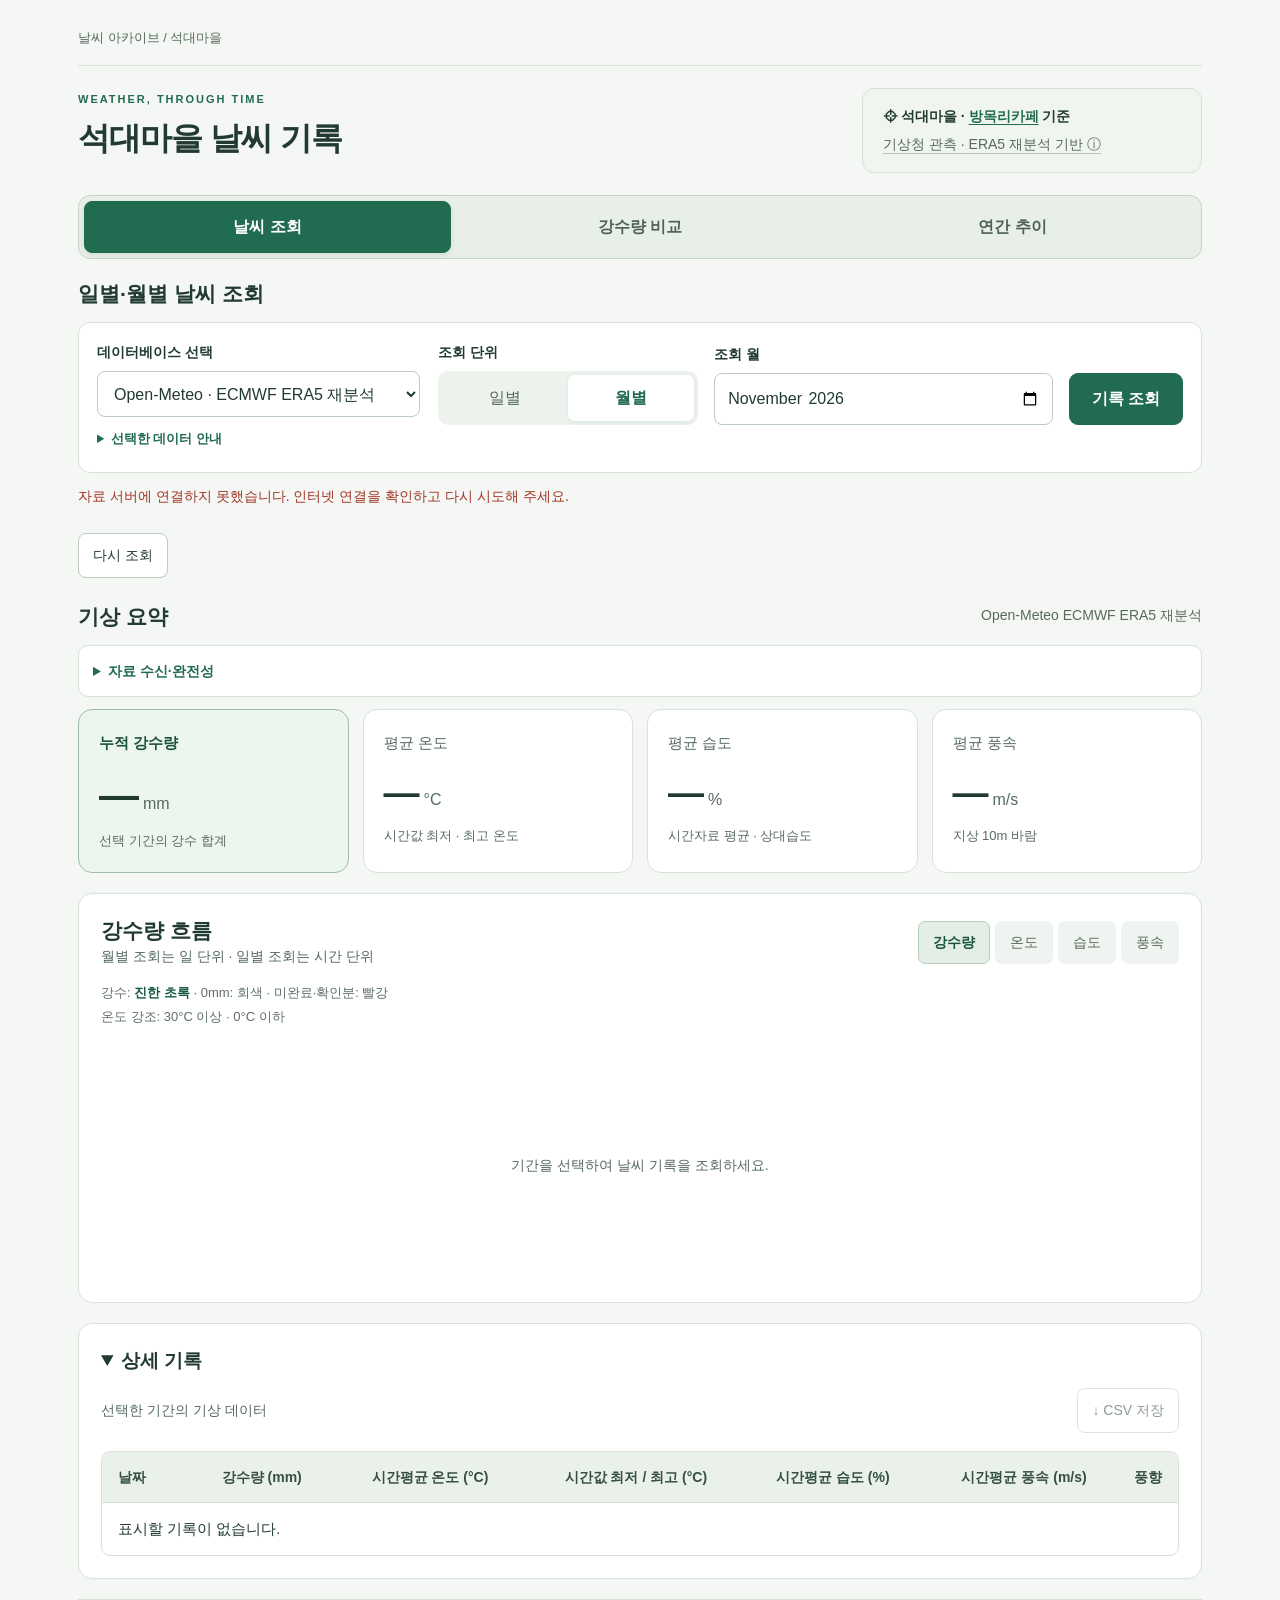
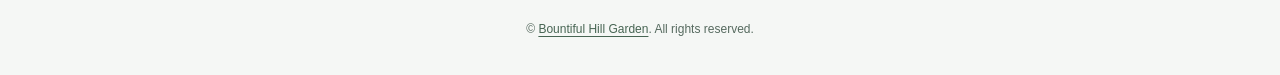
==== commit 5ba390a9: "Remove duplicate footer database guide link" ====
--- a/index.html
+++ b/index.html
@@ -1 +1 @@
-<!doctype html><html lang="ko"><head><meta charset="utf-8"><meta name="viewport" content="width=device-width,initial-scale=1"><title>석대마을 날씨 기록</title><meta name="description" content="산청군 단성면 방목리의 과거 날씨를 일별·월별로 조회하세요."><link rel="stylesheet" href="./design.css?v=20261019-source-link"><link rel="icon" href="./favicon.ico?v=20261015-stone" sizes="any"><link rel="icon" type="image/svg+xml" href="./favicon.svg?v=20261015-stone"><link rel="apple-touch-icon" sizes="180x180" href="./apple-touch-icon.png?v=20261015-stone"></head><body><div class="layout"><main class="shell"><header class="top"><span>날씨 아카이브 / 석대마을</span></header><section class="hero restored-hero"><div><div class="eyebrow">WEATHER, THROUGH TIME</div><h1>석대마을 날씨 기록</h1></div><div class="location"><strong>⌖ 석대마을 · <a class="place-link" href="https://map.kakao.com/link/map/%EB%B0%A9%EB%AA%A9%EB%A6%AC%EC%B9%B4%ED%8E%98,35.3249,127.9225" target="_blank" rel="noopener noreferrer" aria-label="방목리카페 지도 보기 (새 창)">방목리카페</a> 기준</strong><a id="latLabel" class="location-source-link" href="./data-guide.html">기상청 관측 · ERA5 재분석 기반 ⓘ</a></div></section><nav class="view-tabs prominent-tabs" role="tablist" aria-label="작업 선택"><button id="weatherTab" role="tab" aria-selected="true" aria-controls="weatherPane" tabindex="0" data-view="weather">날씨 조회</button><button id="compareTab" role="tab" aria-selected="false" aria-controls="comparison" tabindex="-1" data-view="compare">강수량 비교</button><button id="yearTab" role="tab" aria-selected="false" aria-controls="yearPane" tabindex="-1" data-view="year">연간 추이</button></nav><div class="section-head query-heading"><h2 id="queryTitle">일별·월별 날씨 조회</h2></div><div id="compactControls" class="compact-controls" hidden><p id="compactLabel"></p><button id="editQuery" class="outline" type="button">조건 변경</button></div><div id="queryControls" class="query-controls"><section class="panel database-panel"><label for="database">데이터베이스 선택</label><select id="database"><option value="era5">Open-Meteo · ECMWF ERA5 재분석</option><option value="kma">기상청 · 산청 ASOS 관측소 (289)</option></select><details class="database-explanation"><summary>선택한 데이터 안내</summary><p id="databaseNote" class="sub"></p></details></section><form class="panel filters" id="form"><div><label>조회 단위</label><div class="seg" role="group" aria-label="조회 단위"><button type="button" data-mode="daily" aria-pressed="false">일별</button><button type="button" data-mode="monthly" class="active" aria-pressed="true">월별</button></div></div><div><label for="period" id="periodLabel">조회 월</label><div class="date-with-weekday"><input id="period" type="month" required min="1940-01"><span id="weekday" class="weekday" aria-live="polite" hidden></span></div></div><button class="primary" id="search">기록 조회</button><p class="hint" id="apiHint">ERA5 재분석 · 7일 전까지 조회</p></form><form id="compareForm" class="compare-form"><div><label for="monthA">기준 월 A</label><input id="monthA" type="month" min="1940-01" value="2025-09" required></div><div><label for="monthB">비교 월 B</label><input id="monthB" type="month" min="1940-01" value="2026-09" required></div><button class="primary" id="compareBtn">강수량 비교</button><label class="same-days"><input id="sameDays" type="checkbox" checked> 동일 일수 비교</label></form><form id="yearForm" class="year-form"><div><label for="year">조회 연도</label><div class="year-selector"><button type="button" id="previousYear" class="outline" aria-label="이전 연도 선택">이전</button><select id="year" required><option value="2026">2026년</option></select><button type="button" id="nextYear" class="outline" aria-label="다음 연도 선택">다음</button></div></div><button class="primary" id="yearBtn">연간 조회</button></form></div><div class="status" id="status" role="status" aria-live="polite">조회할 기간을 선택해 주세요.</div><div id="compareStatus" class="status" role="status" aria-live="polite">예: 2025년 9월과 2026년 9월을 선택한 뒤 비교하세요.</div><div class="status" id="yearStatus" role="status" aria-live="polite"></div><div class="retry-row"><button type="button" id="retryWeather" class="outline" hidden>다시 조회</button><button type="button" id="retryCompare" class="outline" hidden>다시 비교</button><button type="button" id="retryYear" class="outline" hidden>다시 조회</button></div><div id="weatherPane" role="tabpanel" aria-labelledby="weatherTab"><div class="section-head"><div><h2 id="heading">기상 요약</h2><p id="coverage" class="sub" hidden></p></div><span class="sub" id="range">ERA5 과거 재분석</span></div><details class="quality-disclosure"><summary>자료 수신·완전성</summary><div id="qualityReport" class="quality-report">조회 후 표시됩니다.</div><button id="freshWeather" class="outline" type="button" disabled>원본 새로 조회</button></details><details id="coordinateDisclosure" class="coordinate-disclosure" hidden><summary>조회 위치·좌표</summary><div id="era5Coordinates" class="coordinate-panel" hidden><div><strong>주소 좌표 · <a class="place-link" href="https://map.kakao.com/link/map/%EB%B0%A9%EB%AA%A9%EB%A6%AC%EC%B9%B4%ED%8E%98,35.3249,127.9225" target="_blank" rel="noopener noreferrer" aria-label="방목리카페 지도 보기 (새 창)">방목리카페</a></strong><span>위도 35.3249° N · 경도 127.9225° E</span></div><div><strong id="dataCoordinateLabel">실제 데이터 격자 · ERA5</strong><span id="gridCoordinates"></span></div></div></details><div class="cards"><div class="panel card"><span class="symbol">☂</span><small>누적 강수량</small><div class="number" id="rain">—<span>mm</span></div><div class="detail" id="rainDetail">선택 기간의 강수 합계</div></div><div class="panel card"><span class="symbol">◡</span><small>평균 온도</small><div class="number" id="temp">—<span>°C</span></div><div class="detail" id="tempDetail">최저 · 최고 온도</div></div><div class="panel card"><span class="symbol">♧</span><small>평균 습도</small><div class="number" id="humidity">—<span>%</span></div><div class="detail" id="humidityDetail">시간자료 평균 · 상대습도</div></div><div class="panel card"><span class="symbol">≋</span><small>평균 풍속</small><div class="number" id="wind">—<span>m/s</span></div><div class="detail" id="windDetail">지상 10m 바람</div></div></div><section class="panel chart-panel"><div class="chart-top"><div><h2 id="chartTitle">강수량 흐름</h2><p class="sub" id="chartSubtitle">월별 조회는 일 단위 · 일별 조회는 시간 단위</p></div><div class="metric" role="group" aria-label="차트 항목"><button data-metric="rain" class="active" aria-pressed="true">강수량</button><button data-metric="temp" aria-pressed="false">온도</button><button data-metric="humidity" aria-pressed="false">습도</button><button data-metric="wind" aria-pressed="false">풍속</button></div></div><p class="data-legend">강수: <b>진한 초록</b> · 0mm: 회색 · 미완료·확인분: 빨강<br>온도 강조: 30°C 이상 · 0°C 이하</p><div class="chart" id="chart"><div class="empty">날씨 기록을 불러오는 중입니다.</div></div></section><details class="panel table-panel record-disclosure" id="detailPanel" open><summary>상세 기록</summary><div class="disclosure-content"><div class="section-head" style="margin:0"><div><p class="sub" id="tableSubtitle">선택한 기간의 기상 데이터</p></div><button id="download" class="outline" disabled>↓ CSV 저장</button></div><div class="table-wrap"><table><thead><tr><th id="timeHeader">날짜</th><th id="rainHeader">강수량 (mm)</th><th id="tempHeader">시간평균 온도 (°C)</th><th id="extremeHeader">시간값 최저 / 최고 (°C)</th><th id="humidityHeader">시간평균 습도 (%)</th><th id="windHeader">시간평균 풍속 (m/s)</th><th>풍향</th></tr></thead><tbody id="rows"><tr><td colspan="7">조회 후 상세 기록이 표시됩니다.</td></tr></tbody></table></div><div id="recordCards" class="record-cards" aria-label="상세 기록 카드"></div></div></details></div><section class="panel compare-box" id="comparison" role="tabpanel" aria-labelledby="compareTab" hidden><div class="section-head" style="margin:0"><div><h2>강수량 비교 결과</h2><p class="sub">서로 다른 두 월의 강수 기록을 같은 날짜 축에서 비교하세요.</p></div></div><div id="compareSummary" class="compare-results"></div><div id="compareLegend" class="compare-legend"></div><div id="compareChart" class="compare-chart"><div class="empty">두 월의 날짜별 강수량이 나란히 표시됩니다.</div></div><div class="section-head"><h2>날짜별 비교</h2><button id="compareDownload" class="outline" disabled>↓ 비교 CSV 저장</button></div><div class="table-wrap"><table><thead><tr><th>일</th><th id="colA">월 A (mm)</th><th id="colB">월 B (mm)</th><th>차이 B − A (mm)</th></tr></thead><tbody id="compareRows"><tr><td colspan="4">비교 후 기록이 표시됩니다.</td></tr></tbody></table></div><div id="comparisonCards" class="record-cards" aria-label="날짜별 강수량 비교 카드"></div><p class="sub" style="margin-top:14px">강수일: 일 강수량 &gt; 0mm · 차이: 비교 월 B − 기준 월 A · 미완료는 확인분 표시 · 해당 날짜 없음은 ‘—’ 표시<br>자료가 일부만 제공된 월은 조회 범위를 표시합니다. 두 월의 조회 일수가 다르면 총량 비교에 유의하세요.</p></section><section class="panel year-box" id="yearPane" role="tabpanel" aria-labelledby="yearTab" hidden><div class="section-head"><div><h2>연간 월별 추이</h2><p class="sub">현재 월은 제공된 날짜까지 표시하고, 미완료 강수는 붉은색 확인분으로, 미조회 월은 ‘—’로 표시합니다.</p></div><button class="outline" id="yearDownload" disabled>↓ 연간 CSV 저장</button></div><div class="metric" role="group" aria-label="연간 차트 항목"><button type="button" data-year-metric="rain" class="active" aria-pressed="true">강수량</button><button type="button" data-year-metric="temp" aria-pressed="false">평균 온도</button></div><div id="yearChart" class="chart"><div class="empty">연도를 선택하고 조회하세요.</div></div><div id="yearQuality" class="sub"></div><div class="table-wrap"><table><thead><tr><th>월</th><th>강수량 (mm)</th><th>시간평균 온도 (°C)</th><th>수신 범위·상태</th></tr></thead><tbody id="yearRows"><tr><td colspan="4">조회 후 표시됩니다.</td></tr></tbody></table></div></section><div class="guide-link"><a href="./data-guide.html">ⓘ 사용 데이터베이스 안내</a></div><div class="copyright">© <a href="mailto:voidid@naver.com">Bountiful Hill Garden</a>. All rights reserved.</div></main></div><script src="provider.js?v=20261019-source-link"></script><script src="app.js?v=20261019-rain-partial"></script><script src="compare.js?v=20261019-rain-partial"></script><script src="year.js?v=20261019-rain-partial"></script><script src="interface.js?v=20261019-rain-partial"></script></body></html>
+<!doctype html><html lang="ko"><head><meta charset="utf-8"><meta name="viewport" content="width=device-width,initial-scale=1"><title>석대마을 날씨 기록</title><meta name="description" content="산청군 단성면 방목리의 과거 날씨를 일별·월별로 조회하세요."><link rel="stylesheet" href="./design.css?v=20261019-source-link"><link rel="icon" href="./favicon.ico?v=20261015-stone" sizes="any"><link rel="icon" type="image/svg+xml" href="./favicon.svg?v=20261015-stone"><link rel="apple-touch-icon" sizes="180x180" href="./apple-touch-icon.png?v=20261015-stone"></head><body><div class="layout"><main class="shell"><header class="top"><span>날씨 아카이브 / 석대마을</span></header><section class="hero restored-hero"><div><div class="eyebrow">WEATHER, THROUGH TIME</div><h1>석대마을 날씨 기록</h1></div><div class="location"><strong>⌖ 석대마을 · <a class="place-link" href="https://map.kakao.com/link/map/%EB%B0%A9%EB%AA%A9%EB%A6%AC%EC%B9%B4%ED%8E%98,35.3249,127.9225" target="_blank" rel="noopener noreferrer" aria-label="방목리카페 지도 보기 (새 창)">방목리카페</a> 기준</strong><a id="latLabel" class="location-source-link" href="./data-guide.html">기상청 관측 · ERA5 재분석 기반 ⓘ</a></div></section><nav class="view-tabs prominent-tabs" role="tablist" aria-label="작업 선택"><button id="weatherTab" role="tab" aria-selected="true" aria-controls="weatherPane" tabindex="0" data-view="weather">날씨 조회</button><button id="compareTab" role="tab" aria-selected="false" aria-controls="comparison" tabindex="-1" data-view="compare">강수량 비교</button><button id="yearTab" role="tab" aria-selected="false" aria-controls="yearPane" tabindex="-1" data-view="year">연간 추이</button></nav><div class="section-head query-heading"><h2 id="queryTitle">일별·월별 날씨 조회</h2></div><div id="compactControls" class="compact-controls" hidden><p id="compactLabel"></p><button id="editQuery" class="outline" type="button">조건 변경</button></div><div id="queryControls" class="query-controls"><section class="panel database-panel"><label for="database">데이터베이스 선택</label><select id="database"><option value="era5">Open-Meteo · ECMWF ERA5 재분석</option><option value="kma">기상청 · 산청 ASOS 관측소 (289)</option></select><details class="database-explanation"><summary>선택한 데이터 안내</summary><p id="databaseNote" class="sub"></p></details></section><form class="panel filters" id="form"><div><label>조회 단위</label><div class="seg" role="group" aria-label="조회 단위"><button type="button" data-mode="daily" aria-pressed="false">일별</button><button type="button" data-mode="monthly" class="active" aria-pressed="true">월별</button></div></div><div><label for="period" id="periodLabel">조회 월</label><div class="date-with-weekday"><input id="period" type="month" required min="1940-01"><span id="weekday" class="weekday" aria-live="polite" hidden></span></div></div><button class="primary" id="search">기록 조회</button><p class="hint" id="apiHint">ERA5 재분석 · 7일 전까지 조회</p></form><form id="compareForm" class="compare-form"><div><label for="monthA">기준 월 A</label><input id="monthA" type="month" min="1940-01" value="2025-09" required></div><div><label for="monthB">비교 월 B</label><input id="monthB" type="month" min="1940-01" value="2026-09" required></div><button class="primary" id="compareBtn">강수량 비교</button><label class="same-days"><input id="sameDays" type="checkbox" checked> 동일 일수 비교</label></form><form id="yearForm" class="year-form"><div><label for="year">조회 연도</label><div class="year-selector"><button type="button" id="previousYear" class="outline" aria-label="이전 연도 선택">이전</button><select id="year" required><option value="2026">2026년</option></select><button type="button" id="nextYear" class="outline" aria-label="다음 연도 선택">다음</button></div></div><button class="primary" id="yearBtn">연간 조회</button></form></div><div class="status" id="status" role="status" aria-live="polite">조회할 기간을 선택해 주세요.</div><div id="compareStatus" class="status" role="status" aria-live="polite">예: 2025년 9월과 2026년 9월을 선택한 뒤 비교하세요.</div><div class="status" id="yearStatus" role="status" aria-live="polite"></div><div class="retry-row"><button type="button" id="retryWeather" class="outline" hidden>다시 조회</button><button type="button" id="retryCompare" class="outline" hidden>다시 비교</button><button type="button" id="retryYear" class="outline" hidden>다시 조회</button></div><div id="weatherPane" role="tabpanel" aria-labelledby="weatherTab"><div class="section-head"><div><h2 id="heading">기상 요약</h2><p id="coverage" class="sub" hidden></p></div><span class="sub" id="range">ERA5 과거 재분석</span></div><details class="quality-disclosure"><summary>자료 수신·완전성</summary><div id="qualityReport" class="quality-report">조회 후 표시됩니다.</div><button id="freshWeather" class="outline" type="button" disabled>원본 새로 조회</button></details><details id="coordinateDisclosure" class="coordinate-disclosure" hidden><summary>조회 위치·좌표</summary><div id="era5Coordinates" class="coordinate-panel" hidden><div><strong>주소 좌표 · <a class="place-link" href="https://map.kakao.com/link/map/%EB%B0%A9%EB%AA%A9%EB%A6%AC%EC%B9%B4%ED%8E%98,35.3249,127.9225" target="_blank" rel="noopener noreferrer" aria-label="방목리카페 지도 보기 (새 창)">방목리카페</a></strong><span>위도 35.3249° N · 경도 127.9225° E</span></div><div><strong id="dataCoordinateLabel">실제 데이터 격자 · ERA5</strong><span id="gridCoordinates"></span></div></div></details><div class="cards"><div class="panel card"><span class="symbol">☂</span><small>누적 강수량</small><div class="number" id="rain">—<span>mm</span></div><div class="detail" id="rainDetail">선택 기간의 강수 합계</div></div><div class="panel card"><span class="symbol">◡</span><small>평균 온도</small><div class="number" id="temp">—<span>°C</span></div><div class="detail" id="tempDetail">최저 · 최고 온도</div></div><div class="panel card"><span class="symbol">♧</span><small>평균 습도</small><div class="number" id="humidity">—<span>%</span></div><div class="detail" id="humidityDetail">시간자료 평균 · 상대습도</div></div><div class="panel card"><span class="symbol">≋</span><small>평균 풍속</small><div class="number" id="wind">—<span>m/s</span></div><div class="detail" id="windDetail">지상 10m 바람</div></div></div><section class="panel chart-panel"><div class="chart-top"><div><h2 id="chartTitle">강수량 흐름</h2><p class="sub" id="chartSubtitle">월별 조회는 일 단위 · 일별 조회는 시간 단위</p></div><div class="metric" role="group" aria-label="차트 항목"><button data-metric="rain" class="active" aria-pressed="true">강수량</button><button data-metric="temp" aria-pressed="false">온도</button><button data-metric="humidity" aria-pressed="false">습도</button><button data-metric="wind" aria-pressed="false">풍속</button></div></div><p class="data-legend">강수: <b>진한 초록</b> · 0mm: 회색 · 미완료·확인분: 빨강<br>온도 강조: 30°C 이상 · 0°C 이하</p><div class="chart" id="chart"><div class="empty">날씨 기록을 불러오는 중입니다.</div></div></section><details class="panel table-panel record-disclosure" id="detailPanel" open><summary>상세 기록</summary><div class="disclosure-content"><div class="section-head" style="margin:0"><div><p class="sub" id="tableSubtitle">선택한 기간의 기상 데이터</p></div><button id="download" class="outline" disabled>↓ CSV 저장</button></div><div class="table-wrap"><table><thead><tr><th id="timeHeader">날짜</th><th id="rainHeader">강수량 (mm)</th><th id="tempHeader">시간평균 온도 (°C)</th><th id="extremeHeader">시간값 최저 / 최고 (°C)</th><th id="humidityHeader">시간평균 습도 (%)</th><th id="windHeader">시간평균 풍속 (m/s)</th><th>풍향</th></tr></thead><tbody id="rows"><tr><td colspan="7">조회 후 상세 기록이 표시됩니다.</td></tr></tbody></table></div><div id="recordCards" class="record-cards" aria-label="상세 기록 카드"></div></div></details></div><section class="panel compare-box" id="comparison" role="tabpanel" aria-labelledby="compareTab" hidden><div class="section-head" style="margin:0"><div><h2>강수량 비교 결과</h2><p class="sub">서로 다른 두 월의 강수 기록을 같은 날짜 축에서 비교하세요.</p></div></div><div id="compareSummary" class="compare-results"></div><div id="compareLegend" class="compare-legend"></div><div id="compareChart" class="compare-chart"><div class="empty">두 월의 날짜별 강수량이 나란히 표시됩니다.</div></div><div class="section-head"><h2>날짜별 비교</h2><button id="compareDownload" class="outline" disabled>↓ 비교 CSV 저장</button></div><div class="table-wrap"><table><thead><tr><th>일</th><th id="colA">월 A (mm)</th><th id="colB">월 B (mm)</th><th>차이 B − A (mm)</th></tr></thead><tbody id="compareRows"><tr><td colspan="4">비교 후 기록이 표시됩니다.</td></tr></tbody></table></div><div id="comparisonCards" class="record-cards" aria-label="날짜별 강수량 비교 카드"></div><p class="sub" style="margin-top:14px">강수일: 일 강수량 &gt; 0mm · 차이: 비교 월 B − 기준 월 A · 미완료는 확인분 표시 · 해당 날짜 없음은 ‘—’ 표시<br>자료가 일부만 제공된 월은 조회 범위를 표시합니다. 두 월의 조회 일수가 다르면 총량 비교에 유의하세요.</p></section><section class="panel year-box" id="yearPane" role="tabpanel" aria-labelledby="yearTab" hidden><div class="section-head"><div><h2>연간 월별 추이</h2><p class="sub">현재 월은 제공된 날짜까지 표시하고, 미완료 강수는 붉은색 확인분으로, 미조회 월은 ‘—’로 표시합니다.</p></div><button class="outline" id="yearDownload" disabled>↓ 연간 CSV 저장</button></div><div class="metric" role="group" aria-label="연간 차트 항목"><button type="button" data-year-metric="rain" class="active" aria-pressed="true">강수량</button><button type="button" data-year-metric="temp" aria-pressed="false">평균 온도</button></div><div id="yearChart" class="chart"><div class="empty">연도를 선택하고 조회하세요.</div></div><div id="yearQuality" class="sub"></div><div class="table-wrap"><table><thead><tr><th>월</th><th>강수량 (mm)</th><th>시간평균 온도 (°C)</th><th>수신 범위·상태</th></tr></thead><tbody id="yearRows"><tr><td colspan="4">조회 후 표시됩니다.</td></tr></tbody></table></div></section><div class="copyright">© <a href="mailto:voidid@naver.com">Bountiful Hill Garden</a>. All rights reserved.</div></main></div><script src="provider.js?v=20261019-final-csv"></script><script src="app.js?v=20261019-final-check"></script><script src="compare.js?v=20261019-final-csv"></script><script src="year.js?v=20261019-final-check"></script><script src="interface.js?v=20261019-rain-partial"></script></body></html>
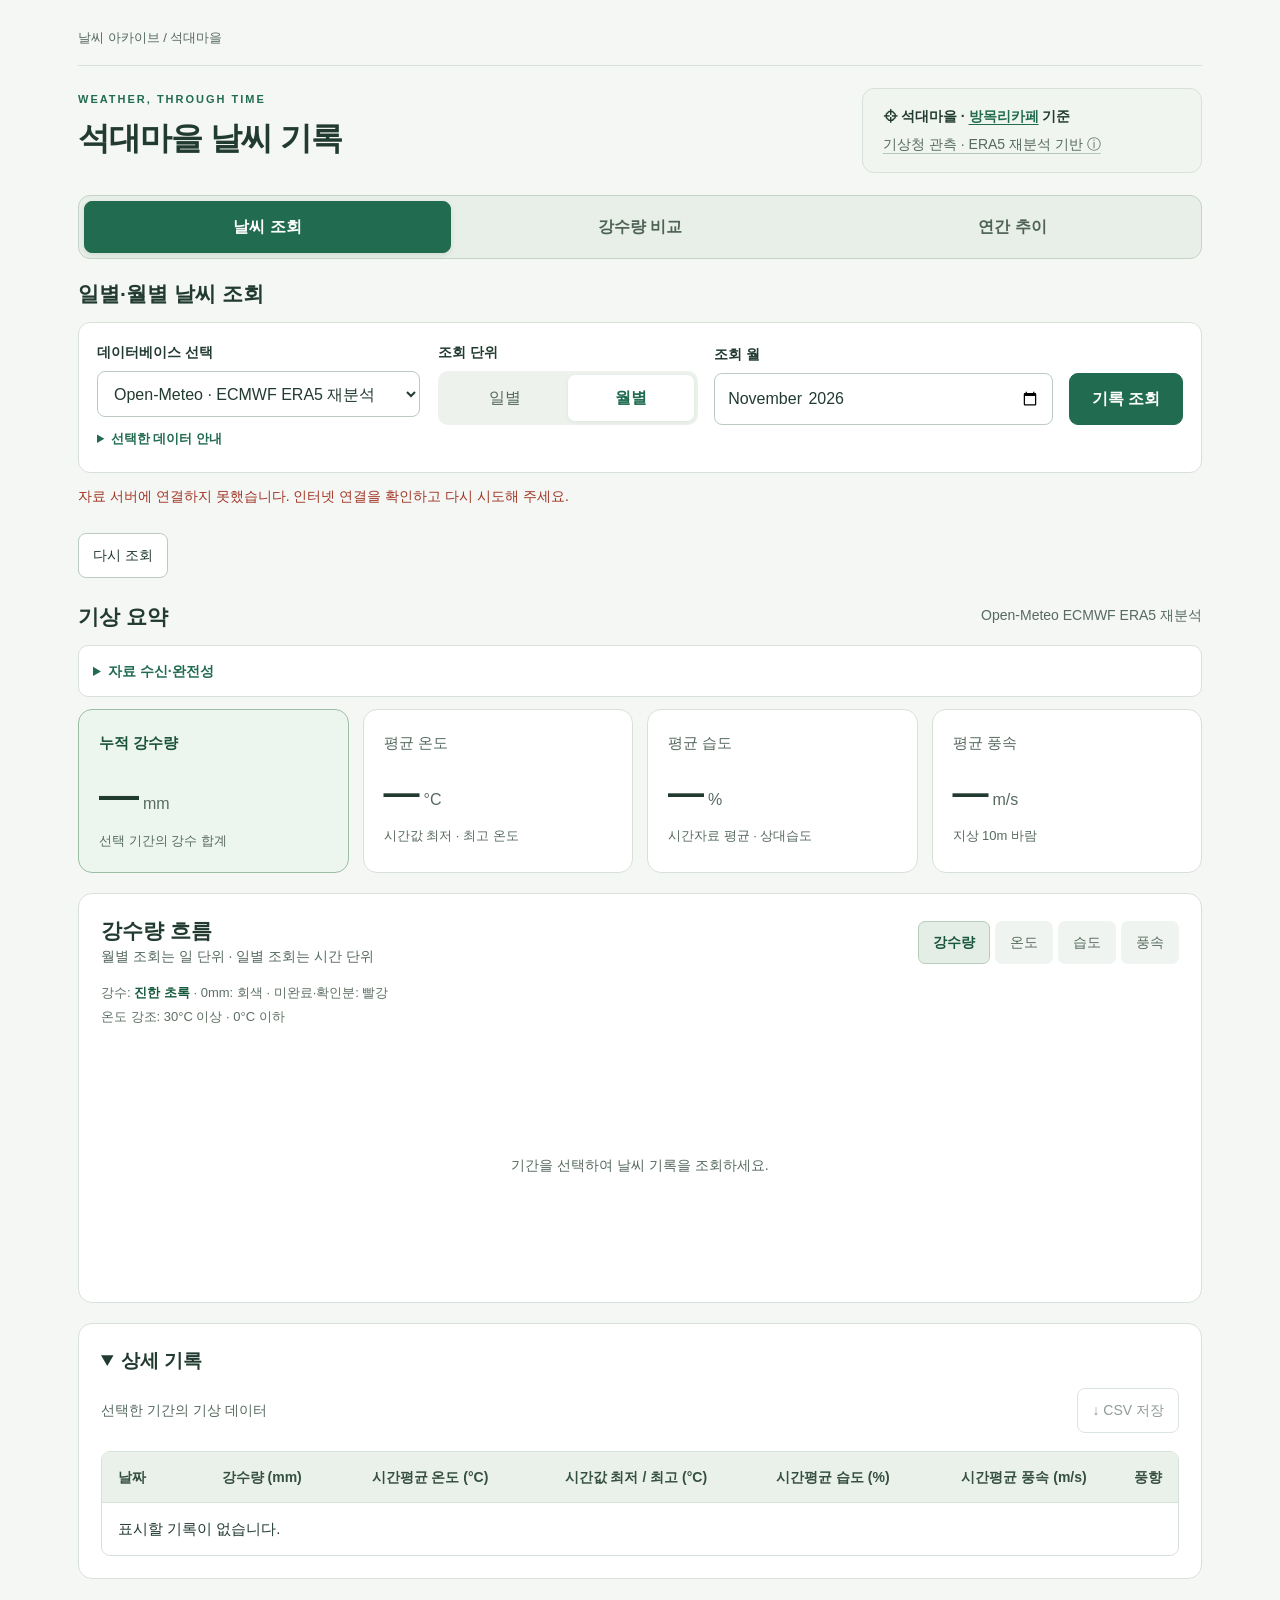
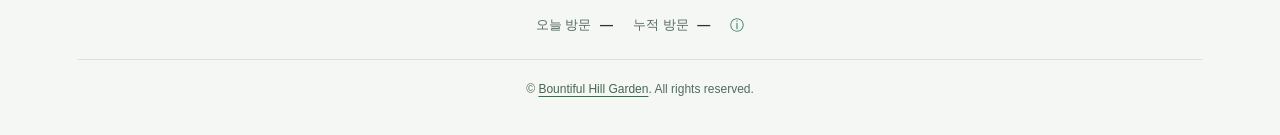
==== commit d218bcf2: "Add daily browser visit counter with persistent totals" ====
--- a/index.html
+++ b/index.html
@@ -1 +1 @@
-<!doctype html><html lang="ko"><head><meta charset="utf-8"><meta name="viewport" content="width=device-width,initial-scale=1"><title>석대마을 날씨 기록</title><meta name="description" content="산청군 단성면 방목리의 과거 날씨를 일별·월별로 조회하세요."><link rel="stylesheet" href="./design.css?v=20261019-source-link"><link rel="icon" href="./favicon.ico?v=20261015-stone" sizes="any"><link rel="icon" type="image/svg+xml" href="./favicon.svg?v=20261015-stone"><link rel="apple-touch-icon" sizes="180x180" href="./apple-touch-icon.png?v=20261015-stone"></head><body><div class="layout"><main class="shell"><header class="top"><span>날씨 아카이브 / 석대마을</span></header><section class="hero restored-hero"><div><div class="eyebrow">WEATHER, THROUGH TIME</div><h1>석대마을 날씨 기록</h1></div><div class="location"><strong>⌖ 석대마을 · <a class="place-link" href="https://map.kakao.com/link/map/%EB%B0%A9%EB%AA%A9%EB%A6%AC%EC%B9%B4%ED%8E%98,35.3249,127.9225" target="_blank" rel="noopener noreferrer" aria-label="방목리카페 지도 보기 (새 창)">방목리카페</a> 기준</strong><a id="latLabel" class="location-source-link" href="./data-guide.html">기상청 관측 · ERA5 재분석 기반 ⓘ</a></div></section><nav class="view-tabs prominent-tabs" role="tablist" aria-label="작업 선택"><button id="weatherTab" role="tab" aria-selected="true" aria-controls="weatherPane" tabindex="0" data-view="weather">날씨 조회</button><button id="compareTab" role="tab" aria-selected="false" aria-controls="comparison" tabindex="-1" data-view="compare">강수량 비교</button><button id="yearTab" role="tab" aria-selected="false" aria-controls="yearPane" tabindex="-1" data-view="year">연간 추이</button></nav><div class="section-head query-heading"><h2 id="queryTitle">일별·월별 날씨 조회</h2></div><div id="compactControls" class="compact-controls" hidden><p id="compactLabel"></p><button id="editQuery" class="outline" type="button">조건 변경</button></div><div id="queryControls" class="query-controls"><section class="panel database-panel"><label for="database">데이터베이스 선택</label><select id="database"><option value="era5">Open-Meteo · ECMWF ERA5 재분석</option><option value="kma">기상청 · 산청 ASOS 관측소 (289)</option></select><details class="database-explanation"><summary>선택한 데이터 안내</summary><p id="databaseNote" class="sub"></p></details></section><form class="panel filters" id="form"><div><label>조회 단위</label><div class="seg" role="group" aria-label="조회 단위"><button type="button" data-mode="daily" aria-pressed="false">일별</button><button type="button" data-mode="monthly" class="active" aria-pressed="true">월별</button></div></div><div><label for="period" id="periodLabel">조회 월</label><div class="date-with-weekday"><input id="period" type="month" required min="1940-01"><span id="weekday" class="weekday" aria-live="polite" hidden></span></div></div><button class="primary" id="search">기록 조회</button><p class="hint" id="apiHint">ERA5 재분석 · 7일 전까지 조회</p></form><form id="compareForm" class="compare-form"><div><label for="monthA">기준 월 A</label><input id="monthA" type="month" min="1940-01" value="2025-09" required></div><div><label for="monthB">비교 월 B</label><input id="monthB" type="month" min="1940-01" value="2026-09" required></div><button class="primary" id="compareBtn">강수량 비교</button><label class="same-days"><input id="sameDays" type="checkbox" checked> 동일 일수 비교</label></form><form id="yearForm" class="year-form"><div><label for="year">조회 연도</label><div class="year-selector"><button type="button" id="previousYear" class="outline" aria-label="이전 연도 선택">이전</button><select id="year" required><option value="2026">2026년</option></select><button type="button" id="nextYear" class="outline" aria-label="다음 연도 선택">다음</button></div></div><button class="primary" id="yearBtn">연간 조회</button></form></div><div class="status" id="status" role="status" aria-live="polite">조회할 기간을 선택해 주세요.</div><div id="compareStatus" class="status" role="status" aria-live="polite">예: 2025년 9월과 2026년 9월을 선택한 뒤 비교하세요.</div><div class="status" id="yearStatus" role="status" aria-live="polite"></div><div class="retry-row"><button type="button" id="retryWeather" class="outline" hidden>다시 조회</button><button type="button" id="retryCompare" class="outline" hidden>다시 비교</button><button type="button" id="retryYear" class="outline" hidden>다시 조회</button></div><div id="weatherPane" role="tabpanel" aria-labelledby="weatherTab"><div class="section-head"><div><h2 id="heading">기상 요약</h2><p id="coverage" class="sub" hidden></p></div><span class="sub" id="range">ERA5 과거 재분석</span></div><details class="quality-disclosure"><summary>자료 수신·완전성</summary><div id="qualityReport" class="quality-report">조회 후 표시됩니다.</div><button id="freshWeather" class="outline" type="button" disabled>원본 새로 조회</button></details><details id="coordinateDisclosure" class="coordinate-disclosure" hidden><summary>조회 위치·좌표</summary><div id="era5Coordinates" class="coordinate-panel" hidden><div><strong>주소 좌표 · <a class="place-link" href="https://map.kakao.com/link/map/%EB%B0%A9%EB%AA%A9%EB%A6%AC%EC%B9%B4%ED%8E%98,35.3249,127.9225" target="_blank" rel="noopener noreferrer" aria-label="방목리카페 지도 보기 (새 창)">방목리카페</a></strong><span>위도 35.3249° N · 경도 127.9225° E</span></div><div><strong id="dataCoordinateLabel">실제 데이터 격자 · ERA5</strong><span id="gridCoordinates"></span></div></div></details><div class="cards"><div class="panel card"><span class="symbol">☂</span><small>누적 강수량</small><div class="number" id="rain">—<span>mm</span></div><div class="detail" id="rainDetail">선택 기간의 강수 합계</div></div><div class="panel card"><span class="symbol">◡</span><small>평균 온도</small><div class="number" id="temp">—<span>°C</span></div><div class="detail" id="tempDetail">최저 · 최고 온도</div></div><div class="panel card"><span class="symbol">♧</span><small>평균 습도</small><div class="number" id="humidity">—<span>%</span></div><div class="detail" id="humidityDetail">시간자료 평균 · 상대습도</div></div><div class="panel card"><span class="symbol">≋</span><small>평균 풍속</small><div class="number" id="wind">—<span>m/s</span></div><div class="detail" id="windDetail">지상 10m 바람</div></div></div><section class="panel chart-panel"><div class="chart-top"><div><h2 id="chartTitle">강수량 흐름</h2><p class="sub" id="chartSubtitle">월별 조회는 일 단위 · 일별 조회는 시간 단위</p></div><div class="metric" role="group" aria-label="차트 항목"><button data-metric="rain" class="active" aria-pressed="true">강수량</button><button data-metric="temp" aria-pressed="false">온도</button><button data-metric="humidity" aria-pressed="false">습도</button><button data-metric="wind" aria-pressed="false">풍속</button></div></div><p class="data-legend">강수: <b>진한 초록</b> · 0mm: 회색 · 미완료·확인분: 빨강<br>온도 강조: 30°C 이상 · 0°C 이하</p><div class="chart" id="chart"><div class="empty">날씨 기록을 불러오는 중입니다.</div></div></section><details class="panel table-panel record-disclosure" id="detailPanel" open><summary>상세 기록</summary><div class="disclosure-content"><div class="section-head" style="margin:0"><div><p class="sub" id="tableSubtitle">선택한 기간의 기상 데이터</p></div><button id="download" class="outline" disabled>↓ CSV 저장</button></div><div class="table-wrap"><table><thead><tr><th id="timeHeader">날짜</th><th id="rainHeader">강수량 (mm)</th><th id="tempHeader">시간평균 온도 (°C)</th><th id="extremeHeader">시간값 최저 / 최고 (°C)</th><th id="humidityHeader">시간평균 습도 (%)</th><th id="windHeader">시간평균 풍속 (m/s)</th><th>풍향</th></tr></thead><tbody id="rows"><tr><td colspan="7">조회 후 상세 기록이 표시됩니다.</td></tr></tbody></table></div><div id="recordCards" class="record-cards" aria-label="상세 기록 카드"></div></div></details></div><section class="panel compare-box" id="comparison" role="tabpanel" aria-labelledby="compareTab" hidden><div class="section-head" style="margin:0"><div><h2>강수량 비교 결과</h2><p class="sub">서로 다른 두 월의 강수 기록을 같은 날짜 축에서 비교하세요.</p></div></div><div id="compareSummary" class="compare-results"></div><div id="compareLegend" class="compare-legend"></div><div id="compareChart" class="compare-chart"><div class="empty">두 월의 날짜별 강수량이 나란히 표시됩니다.</div></div><div class="section-head"><h2>날짜별 비교</h2><button id="compareDownload" class="outline" disabled>↓ 비교 CSV 저장</button></div><div class="table-wrap"><table><thead><tr><th>일</th><th id="colA">월 A (mm)</th><th id="colB">월 B (mm)</th><th>차이 B − A (mm)</th></tr></thead><tbody id="compareRows"><tr><td colspan="4">비교 후 기록이 표시됩니다.</td></tr></tbody></table></div><div id="comparisonCards" class="record-cards" aria-label="날짜별 강수량 비교 카드"></div><p class="sub" style="margin-top:14px">강수일: 일 강수량 &gt; 0mm · 차이: 비교 월 B − 기준 월 A · 미완료는 확인분 표시 · 해당 날짜 없음은 ‘—’ 표시<br>자료가 일부만 제공된 월은 조회 범위를 표시합니다. 두 월의 조회 일수가 다르면 총량 비교에 유의하세요.</p></section><section class="panel year-box" id="yearPane" role="tabpanel" aria-labelledby="yearTab" hidden><div class="section-head"><div><h2>연간 월별 추이</h2><p class="sub">현재 월은 제공된 날짜까지 표시하고, 미완료 강수는 붉은색 확인분으로, 미조회 월은 ‘—’로 표시합니다.</p></div><button class="outline" id="yearDownload" disabled>↓ 연간 CSV 저장</button></div><div class="metric" role="group" aria-label="연간 차트 항목"><button type="button" data-year-metric="rain" class="active" aria-pressed="true">강수량</button><button type="button" data-year-metric="temp" aria-pressed="false">평균 온도</button></div><div id="yearChart" class="chart"><div class="empty">연도를 선택하고 조회하세요.</div></div><div id="yearQuality" class="sub"></div><div class="table-wrap"><table><thead><tr><th>월</th><th>강수량 (mm)</th><th>시간평균 온도 (°C)</th><th>수신 범위·상태</th></tr></thead><tbody id="yearRows"><tr><td colspan="4">조회 후 표시됩니다.</td></tr></tbody></table></div></section><div class="copyright">© <a href="mailto:voidid@naver.com">Bountiful Hill Garden</a>. All rights reserved.</div></main></div><script src="provider.js?v=20261019-final-csv"></script><script src="app.js?v=20261019-final-check"></script><script src="compare.js?v=20261019-final-csv"></script><script src="year.js?v=20261019-final-check"></script><script src="interface.js?v=20261019-rain-partial"></script></body></html>
+<!doctype html><html lang="ko"><head><meta charset="utf-8"><meta name="viewport" content="width=device-width,initial-scale=1"><title>석대마을 날씨 기록</title><meta name="description" content="산청군 단성면 방목리의 과거 날씨를 일별·월별로 조회하세요."><link rel="stylesheet" href="./design.css?v=20261028-counter"><link rel="icon" href="./favicon.ico?v=20261015-stone" sizes="any"><link rel="icon" type="image/svg+xml" href="./favicon.svg?v=20261015-stone"><link rel="apple-touch-icon" sizes="180x180" href="./apple-touch-icon.png?v=20261015-stone"></head><body><div class="layout"><main class="shell"><header class="top"><span>날씨 아카이브 / 석대마을</span></header><section class="hero restored-hero"><div><div class="eyebrow">WEATHER, THROUGH TIME</div><h1>석대마을 날씨 기록</h1></div><div class="location"><strong>⌖ 석대마을 · <a class="place-link" href="https://map.kakao.com/link/map/%EB%B0%A9%EB%AA%A9%EB%A6%AC%EC%B9%B4%ED%8E%98,35.3249,127.9225" target="_blank" rel="noopener noreferrer" aria-label="방목리카페 지도 보기 (새 창)">방목리카페</a> 기준</strong><a id="latLabel" class="location-source-link" href="./data-guide.html">기상청 관측 · ERA5 재분석 기반 ⓘ</a></div></section><nav class="view-tabs prominent-tabs" role="tablist" aria-label="작업 선택"><button id="weatherTab" role="tab" aria-selected="true" aria-controls="weatherPane" tabindex="0" data-view="weather">날씨 조회</button><button id="compareTab" role="tab" aria-selected="false" aria-controls="comparison" tabindex="-1" data-view="compare">강수량 비교</button><button id="yearTab" role="tab" aria-selected="false" aria-controls="yearPane" tabindex="-1" data-view="year">연간 추이</button></nav><div class="section-head query-heading"><h2 id="queryTitle">일별·월별 날씨 조회</h2></div><div id="compactControls" class="compact-controls" hidden><p id="compactLabel"></p><button id="editQuery" class="outline" type="button">조건 변경</button></div><div id="queryControls" class="query-controls"><section class="panel database-panel"><label for="database">데이터베이스 선택</label><select id="database"><option value="era5">Open-Meteo · ECMWF ERA5 재분석</option><option value="kma">기상청 · 산청 ASOS 관측소 (289)</option></select><details class="database-explanation"><summary>선택한 데이터 안내</summary><p id="databaseNote" class="sub"></p></details></section><form class="panel filters" id="form"><div><label>조회 단위</label><div class="seg" role="group" aria-label="조회 단위"><button type="button" data-mode="daily" aria-pressed="false">일별</button><button type="button" data-mode="monthly" class="active" aria-pressed="true">월별</button></div></div><div><label for="period" id="periodLabel">조회 월</label><div class="date-with-weekday"><input id="period" type="month" required min="1940-01"><span id="weekday" class="weekday" aria-live="polite" hidden></span></div></div><button class="primary" id="search">기록 조회</button><p class="hint" id="apiHint">ERA5 재분석 · 7일 전까지 조회</p></form><form id="compareForm" class="compare-form"><div><label for="monthA">기준 월 A</label><input id="monthA" type="month" min="1940-01" value="2025-09" required></div><div><label for="monthB">비교 월 B</label><input id="monthB" type="month" min="1940-01" value="2026-09" required></div><button class="primary" id="compareBtn">강수량 비교</button><label class="same-days"><input id="sameDays" type="checkbox" checked> 동일 일수 비교</label></form><form id="yearForm" class="year-form"><div><label for="year">조회 연도</label><div class="year-selector"><button type="button" id="previousYear" class="outline" aria-label="이전 연도 선택">이전</button><select id="year" required><option value="2026">2026년</option></select><button type="button" id="nextYear" class="outline" aria-label="다음 연도 선택">다음</button></div></div><button class="primary" id="yearBtn">연간 조회</button></form></div><div class="status" id="status" role="status" aria-live="polite">조회할 기간을 선택해 주세요.</div><div id="compareStatus" class="status" role="status" aria-live="polite">예: 2025년 9월과 2026년 9월을 선택한 뒤 비교하세요.</div><div class="status" id="yearStatus" role="status" aria-live="polite"></div><div class="retry-row"><button type="button" id="retryWeather" class="outline" hidden>다시 조회</button><button type="button" id="retryCompare" class="outline" hidden>다시 비교</button><button type="button" id="retryYear" class="outline" hidden>다시 조회</button></div><div id="weatherPane" role="tabpanel" aria-labelledby="weatherTab"><div class="section-head"><div><h2 id="heading">기상 요약</h2><p id="coverage" class="sub" hidden></p></div><span class="sub" id="range">ERA5 과거 재분석</span></div><details class="quality-disclosure"><summary>자료 수신·완전성</summary><div id="qualityReport" class="quality-report">조회 후 표시됩니다.</div><button id="freshWeather" class="outline" type="button" disabled>원본 새로 조회</button></details><details id="coordinateDisclosure" class="coordinate-disclosure" hidden><summary>조회 위치·좌표</summary><div id="era5Coordinates" class="coordinate-panel" hidden><div><strong>주소 좌표 · <a class="place-link" href="https://map.kakao.com/link/map/%EB%B0%A9%EB%AA%A9%EB%A6%AC%EC%B9%B4%ED%8E%98,35.3249,127.9225" target="_blank" rel="noopener noreferrer" aria-label="방목리카페 지도 보기 (새 창)">방목리카페</a></strong><span>위도 35.3249° N · 경도 127.9225° E</span></div><div><strong id="dataCoordinateLabel">실제 데이터 격자 · ERA5</strong><span id="gridCoordinates"></span></div></div></details><div class="cards"><div class="panel card"><span class="symbol">☂</span><small>누적 강수량</small><div class="number" id="rain">—<span>mm</span></div><div class="detail" id="rainDetail">선택 기간의 강수 합계</div></div><div class="panel card"><span class="symbol">◡</span><small>평균 온도</small><div class="number" id="temp">—<span>°C</span></div><div class="detail" id="tempDetail">최저 · 최고 온도</div></div><div class="panel card"><span class="symbol">♧</span><small>평균 습도</small><div class="number" id="humidity">—<span>%</span></div><div class="detail" id="humidityDetail">시간자료 평균 · 상대습도</div></div><div class="panel card"><span class="symbol">≋</span><small>평균 풍속</small><div class="number" id="wind">—<span>m/s</span></div><div class="detail" id="windDetail">지상 10m 바람</div></div></div><section class="panel chart-panel"><div class="chart-top"><div><h2 id="chartTitle">강수량 흐름</h2><p class="sub" id="chartSubtitle">월별 조회는 일 단위 · 일별 조회는 시간 단위</p></div><div class="metric" role="group" aria-label="차트 항목"><button data-metric="rain" class="active" aria-pressed="true">강수량</button><button data-metric="temp" aria-pressed="false">온도</button><button data-metric="humidity" aria-pressed="false">습도</button><button data-metric="wind" aria-pressed="false">풍속</button></div></div><p class="data-legend">강수: <b>진한 초록</b> · 0mm: 회색 · 미완료·확인분: 빨강<br>온도 강조: 30°C 이상 · 0°C 이하</p><div class="chart" id="chart"><div class="empty">날씨 기록을 불러오는 중입니다.</div></div></section><details class="panel table-panel record-disclosure" id="detailPanel" open><summary>상세 기록</summary><div class="disclosure-content"><div class="section-head" style="margin:0"><div><p class="sub" id="tableSubtitle">선택한 기간의 기상 데이터</p></div><button id="download" class="outline" disabled>↓ CSV 저장</button></div><div class="table-wrap"><table><thead><tr><th id="timeHeader">날짜</th><th id="rainHeader">강수량 (mm)</th><th id="tempHeader">시간평균 온도 (°C)</th><th id="extremeHeader">시간값 최저 / 최고 (°C)</th><th id="humidityHeader">시간평균 습도 (%)</th><th id="windHeader">시간평균 풍속 (m/s)</th><th>풍향</th></tr></thead><tbody id="rows"><tr><td colspan="7">조회 후 상세 기록이 표시됩니다.</td></tr></tbody></table></div><div id="recordCards" class="record-cards" aria-label="상세 기록 카드"></div></div></details></div><section class="panel compare-box" id="comparison" role="tabpanel" aria-labelledby="compareTab" hidden><div class="section-head" style="margin:0"><div><h2>강수량 비교 결과</h2><p class="sub">서로 다른 두 월의 강수 기록을 같은 날짜 축에서 비교하세요.</p></div></div><div id="compareSummary" class="compare-results"></div><div id="compareLegend" class="compare-legend"></div><div id="compareChart" class="compare-chart"><div class="empty">두 월의 날짜별 강수량이 나란히 표시됩니다.</div></div><div class="section-head"><h2>날짜별 비교</h2><button id="compareDownload" class="outline" disabled>↓ 비교 CSV 저장</button></div><div class="table-wrap"><table><thead><tr><th>일</th><th id="colA">월 A (mm)</th><th id="colB">월 B (mm)</th><th>차이 B − A (mm)</th></tr></thead><tbody id="compareRows"><tr><td colspan="4">비교 후 기록이 표시됩니다.</td></tr></tbody></table></div><div id="comparisonCards" class="record-cards" aria-label="날짜별 강수량 비교 카드"></div><p class="sub" style="margin-top:14px">강수일: 일 강수량 &gt; 0mm · 차이: 비교 월 B − 기준 월 A · 미완료는 확인분 표시 · 해당 날짜 없음은 ‘—’ 표시<br>자료가 일부만 제공된 월은 조회 범위를 표시합니다. 두 월의 조회 일수가 다르면 총량 비교에 유의하세요.</p></section><section class="panel year-box" id="yearPane" role="tabpanel" aria-labelledby="yearTab" hidden><div class="section-head"><div><h2>연간 월별 추이</h2><p class="sub">현재 월은 제공된 날짜까지 표시하고, 미완료 강수는 붉은색 확인분으로, 미조회 월은 ‘—’로 표시합니다.</p></div><button class="outline" id="yearDownload" disabled>↓ 연간 CSV 저장</button></div><div class="metric" role="group" aria-label="연간 차트 항목"><button type="button" data-year-metric="rain" class="active" aria-pressed="true">강수량</button><button type="button" data-year-metric="temp" aria-pressed="false">평균 온도</button></div><div id="yearChart" class="chart"><div class="empty">연도를 선택하고 조회하세요.</div></div><div id="yearQuality" class="sub"></div><div class="table-wrap"><table><thead><tr><th>월</th><th>강수량 (mm)</th><th>시간평균 온도 (°C)</th><th>수신 범위·상태</th></tr></thead><tbody id="yearRows"><tr><td colspan="4">조회 후 표시됩니다.</td></tr></tbody></table></div></section><details id="visitorCounter" class="visitor-counter"><summary aria-label="오늘 방문과 누적 방문, 집계 기준 보기"><span>오늘 방문 <b id="visitorToday">—</b></span><span>누적 방문 <b id="visitorTotal">—</b></span><span class="visitor-info" aria-hidden="true">ⓘ</span></summary><div class="visitor-explanation"><p>한국 시간 자정을 기준으로 같은 브라우저는 하루 한 번 집계합니다. 누적 방문은 일별 방문 수의 합계이며, 정확한 인원 수와는 다릅니다.</p><p>다른 기기·브라우저, 시크릿 모드 또는 브라우저 기록 삭제 후에는 별도로 집계될 수 있습니다. 브라우저 저장 기능을 사용할 수 없으면 이번 방문은 집계하지 않습니다.</p><p>이름·IP 주소는 집계 데이터베이스에 저장하지 않습니다. 중복 방지용 임시 토큰은 날짜가 바뀐 뒤 다음 집계 때 정리합니다.</p><p id="visitorStart">설치 시점부터 집계하며 과거 방문은 포함하지 않습니다.</p><p id="visitorStatus" role="status" aria-live="polite"></p><button id="visitorRetry" type="button" class="outline" hidden>다시 확인</button></div></details><div class="copyright">© <a href="mailto:voidid@naver.com">Bountiful Hill Garden</a>. All rights reserved.</div></main></div><script src="provider.js?v=20261019-final-csv"></script><script src="app.js?v=20261019-final-check"></script><script src="compare.js?v=20261019-final-csv"></script><script src="year.js?v=20261019-final-check"></script><script src="interface.js?v=20261019-rain-partial"></script><script src="visitors.js?v=20261028-counter" defer></script></body></html>
--- a/design.css
+++ b/design.css
@@ -42,3 +42,9 @@
 .location-basis{margin-top:6px}.location-basis summary{font-size:13px;padding:2px 0;width:fit-content}.location-basis .location-note{margin-top:6px}.location{flex-basis:340px;max-width:340px}@media(max-width:900px){.location{flex-basis:100%;max-width:none}}
 
 .location-source-link{display:block;width:fit-content;color:var(--muted);text-decoration:underline;text-decoration-color:#b2c6b9;text-underline-offset:4px}.location-source-link:hover{color:var(--green);text-decoration-color:currentColor}
+
+.visitor-counter{margin:24px auto 0;max-width:660px;text-align:center;font-size:13px;color:var(--muted)}
+.visitor-counter summary{display:flex;align-items:center;justify-content:center;gap:20px;flex-wrap:wrap;padding:10px;list-style:none;color:var(--muted);font-weight:400;min-height:44px}
+.visitor-counter summary::-webkit-details-marker{display:none}.visitor-counter b{color:var(--ink);font-weight:700;font-variant-numeric:tabular-nums;margin-left:5px}.visitor-info{font-size:14px;color:var(--green)}
+.visitor-explanation{text-align:left;padding:14px 16px;border:1px solid var(--line);border-radius:10px;background:#fff;line-height:1.75}.visitor-explanation p+p{margin-top:8px}.visitor-explanation #visitorStatus:empty{display:none}.visitor-explanation #visitorStatus{color:#8f590c}.visitor-explanation button{margin-top:10px}.visitor-counter+.copyright{margin-top:12px}
+@media(max-width:480px){.visitor-counter summary{gap:14px;font-size:13px}}
